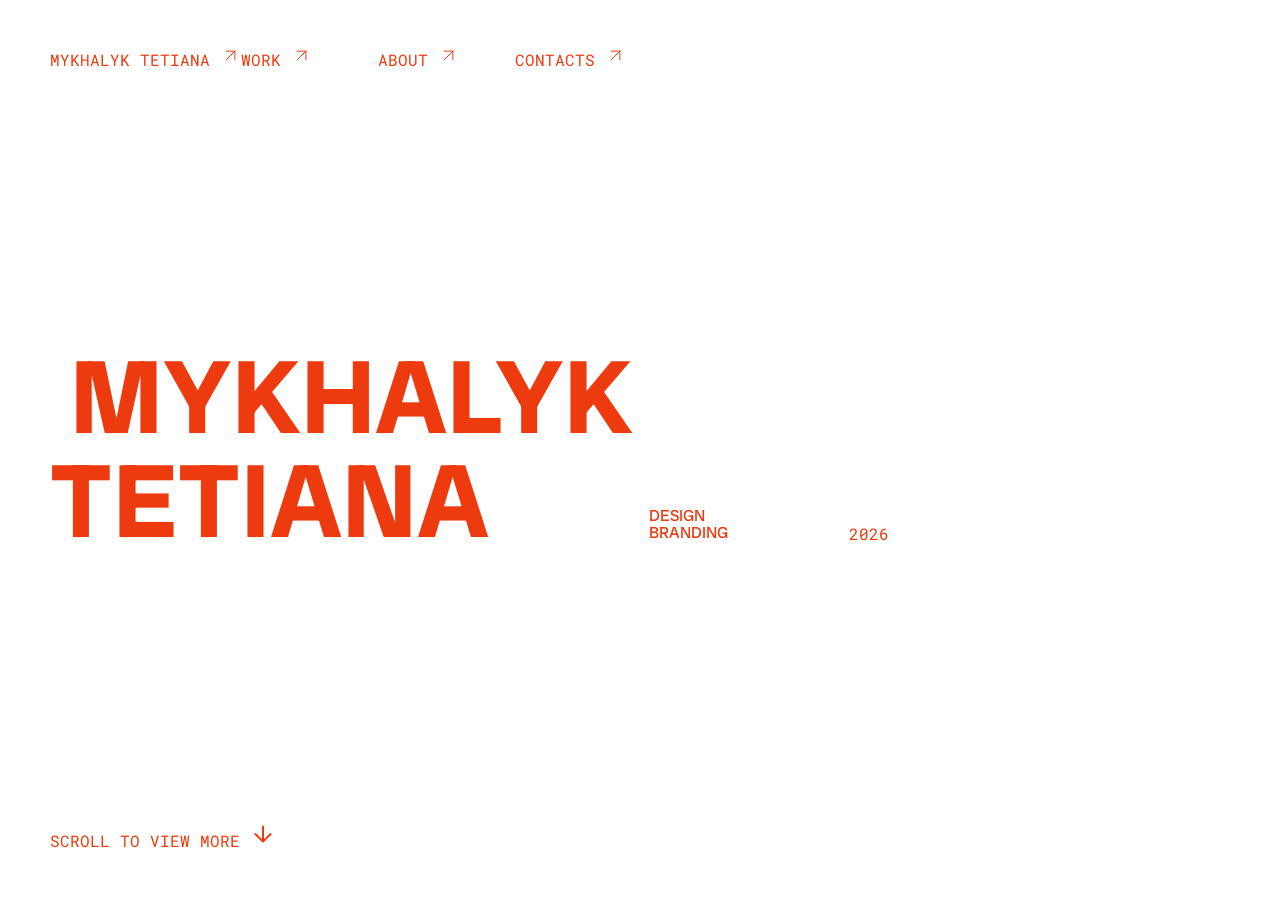
==== index.html @ c56dd33f "Змінили повністю верстку Hero" ====
<!DOCTYPE html>
<html lang="uk">
<head>
    <meta charset="UTF-8">
    <meta name="viewport" content="width=device-width, initial-scale=1.0">
    <title>Scam</title>

    <link rel="preconnect" href="https://fonts.googleapis.com">
    <link rel="preconnect" href="https://fonts.gstatic.com" crossorigin>
    <link href="https://fonts.googleapis.com/css2?family=Radio+Canada+Big:ital,wght@0,400..700;1,400..700&family=Roboto+Mono:ital,wght@0,100..700;1,100..700&display=swap" rel="stylesheet">

    <link rel="stylesheet" href="css/normalize.css">
    <link rel="stylesheet" href="css/layout.css">
    <link rel="stylesheet" href="css/style.css">
    <link rel="stylesheet" href="css/grid.css">
    <link rel="stylesheet" href="css/header.css">
    <link rel="stylesheet" href="css/hero.css">
    <link rel="stylesheet" href="css/s2.css">
</head>
<body id="top">
    <div class="grid-box">
        <div class="grid">
            <div class="grid-el"></div>
            <div class="grid-el"></div>
            <div class="grid-el"></div>
            <div class="grid-el"></div>
            <div class="grid-el"></div>
            <div class="grid-el"></div>
            <div class="grid-el"></div>
            <div class="grid-el"></div>
            <div class="grid-el"></div>
            <div class="grid-el"></div>
            <div class="grid-el"></div>
            <div class="grid-el"></div>
            <div class="grid-el"></div>
            <div class="grid-el"></div>
        </div>
    </div>
    <nav>

    </nav>
    <header>
        <div class="inside">
            <a href="#top" class="logo nav-link">
                <span class="link-text">MYKHALYK TETIANA</span> 
                <span class="icon"><img src="img/arrow-up-right.svg" alt="icon"></span>
            </a>

            <nav class="nav">
                <a href="#" class="nav-link">
                    <span class="link-text">WORK</span> 
                    <span class="icon"><img src="img/arrow-up-right.svg" alt="icon"></span>
                </a>
                <a href="#" class="nav-link">
                    <span class="link-text">ABOUT</span> 
                    <span class="icon"><img src="img/arrow-up-right.svg" alt="icon"></span>
                </a>
                <a href="#" class="nav-link">
                    <span class="link-text">CONTACTS</span> 
                    <span class="icon"><img src="img/arrow-up-right.svg" alt="icon"></span>
                </a>
            </nav>
        </div>
    </header>
    <section id="s1">
        <div class="inside">
            <div class="hero">
                <div class="title">
                    <h1>
                        <span class="surname">Mykhalyk</span>
                        <span class="name">Tetiana</span>
                    </h1>
                </div>
                <div class="brand">
                    <h2>
                        Design branding
                    </h2>
                    <p class="hero-year">
                        2026
                    </p>
                </div>
            </div>
            <div class="scroll-hint">
                <span>SCROLL TO VIEW MORE</span>
                <img src="img/arrow-down.svg" alt="arrow" class="scroll-icon">
            </div>
        </div>
    </section>

     <!-- <section id="s2">
        <div class="inside work-container">


            <div class="cards-container">

        <div class="card">

            <div class="card-image">
                <img src="img/Logo_molfar_img.svg" alt="Molfar Logo">
            </div>
            <div class="card-info text-small">


                <div class="info-trigger">

                    <span>INFO</span>
                        <ul class="info-details text-small">
                            <li>BRANDING</li>
                            <li>PACKAGING</li>
                            <li>LOGO DESIGN</li>
                    </ul>
                </div>

                <span>[1]</span>
            </div>

        </div>

        <div class="card">

            <div class="card-image">
                <img src="img/Logo_garage_img.svg" alt="Garaj Logo">
            </div>
            <div class="card-info text-small">


                <div class="info-trigger">

                    <span>INFO</span>
                        <ul class="info-details text-small">
                            
                            <li>LOGO DESIGN</li>
                    </ul>

                </div>
                <span>[2]</span>
            </div>

        </div>

        <div class="card">

            <div class="card-image">
                <img src="img/Logo_s-line_img.svg" alt="S-Line Logo">
            </div>
            <div class="card-info text-small">


                <div class="info-trigger">

                    <span>INFO</span>
                        <ul class="info-details text-small">

                            <li>LOGO DESIGN</li>
                    </ul>

                </div>
                <span>[3]</span>
            </div>

        </div>

    </div>

    <div class="section-title">
        <h4 class="title-h4">LOGO<br>DESIGN</h4>
    </div>


        </div>
    </section> -->
    <!-- <section id="s3">
        <div class="inside">
            
        </div>
    </section> -->
    <!-- <footer>
        <div class="inside">
            
        </div>
    </footer> -->
    
</body>
</html>
---- css/layout.css ----
:root {
    --txt-color-01: #ED3B0F;      /*primary txt color*/
    --txt-color-02: #0A0A0A;      /*secondary txt color*/
    --bg-primary-color: #F5F5F5;  /*background color*/
    --mob-padding: 20px;            /*відступи до контенту на смартфонах*/
    --ipad-padding: 50px;           /*відступи до контенту на ipad*/
    --max-width: 1280px;            /*обмеження ширини секцій*/ 
    --grid-gutter: 20px;            /* Відстань між колонками */
    --grid-columns: 14;             /* Кількість колонок */
    --line-color: #EFDED9;          /* Колір ліній сітки */
    --line-thickness: 1px;

}

h1 {
    font-family: "Radio Canada Big", sans-serif;
    font-optical-sizing: auto;
    font-weight: 700;
    font-size: 279px;               /*size primary txt*/
    font-style: normal;
    color: var(--txt-color-01);
}

h2 {
    font-family: "Radio Canada Big", sans-serif;
    font-optical-sizing: auto;
    font-weight: 700;
    font-size: 126px;               /*size primary txt*/
    font-style: normal;
    color: var(--txt-color-01);
}

h3 {
    font-family: "Radio Canada Big", sans-serif;
    font-optical-sizing: auto;
    font-weight: 400;
    font-size: 125px;               /*size primary txt*/
    font-style: normal;
    color: var(--txt-color-01);
}

h4 {
    font-family: "Radio Canada Big", sans-serif;
    font-optical-sizing: auto;
    font-weight: 400;
    font-size: 64px;               /*size primary txt*/
    font-style: normal;
    color: var(--txt-color-01);
}

html, body {
    font-family: "Roboto Mono", monospace;
    font-optical-sizing: auto;
    font-size: 16px;
    line-height: 1.4;              /*міжрядковий інтервал*/ 
    font-weight: 400;
    font-style: normal;
    color: var(--txt-color-01);
}

.text-small {
    font-size: 16px;
}

.text-primary {
    color: var(--txt-color-01);
}

.text-secondary {
    color: var(--txt-color-02);
}

header > .inside, 
footer > .inside,
section > .inside {
    max-width: var(--max-width);
    margin-left: auto;
    margin-right: auto;
    padding-left: var(--ipad-padding);
    padding-right: var(--ipad-padding);
}

@media (max-width:640px) {
    
    header > .inside, 
    footer > .inside,
    section > .inside {
       padding-left: var(--mob-padding);
       padding-right: var(--mob-padding);
    }
}

body {
  margin: 0;
  min-height: 100vh;
  /* background-color: var(--bg-primary-color); */
}
---- css/grid.css ----
.grid-box {
    position: fixed;
    left:0; top:0;
    width: 100%;
    height: 100%;
    min-height: 100vh;
    z-index: -1;
    pointer-events: none;
    overflow: hidden;
}
.grid {
    width: 100%;
    height: 100%;
    min-height: 100vh;
    max-width: 1380px;
    overflow: hidden;
    margin-left: auto;
    margin-right: auto;
    display: flex;
    /* justify-content: center; */
    justify-content: space-between;
    gap: 14px;
}

.grid-el {
    /* margin-right: 120px; */
    min-width: 86px;
    width: 86px;
    flex-basis: 86px;
    border-left: 1px dotted #EFDED9;
    border-right: 1px dotted #EFDED9;
}

.grid-el:first-child {
    border-left: 0;
}

.grid-el:last-child {
    margin-right: 0;
    border-right: 0;
}

@media screen and (max-width:1379px){
    .grid {
        display: none;
        visibility: hidden;
        width: 0;
        height: 0;
    }
}
---- css/header.css ----
header {
  position: fixed;
}

.inside {
  display: flex;
  justify-content: space-between;
  align-items: flex-start;
  padding-top: 45px;
  max-width: var(--max-width);
  margin: 0 auto;
}

.logo {
  font-size: 16px;
  text-decoration: none;
  color: #ED3B0F;
  /* прив’язка до другої вертикальної лінії сітки */
  margin-left: calc(var(--grid-step));
}

.nav {
  display: flex;
  /* прив’язка до 14‑ї вертикальної лінії */
  margin-right: calc(var(--grid-step));
  margin-right: 216px;
}

.nav a {
  font-size: 16px;
  text-decoration: none;
  color: #ED3B0F;
}

.nav a:nth-child(2) {
  margin-left: calc(var(--grid-gutter) + 46px); /* трохи підрегулюй при потребі */
}

.nav a:nth-child(3) {
  margin-left: calc(var(--grid-gutter) + 36px);
}
---- css/hero.css ----
#s1 .inside {
  position: relative;
  max-width: var(--max-width);
  margin: 0 auto;
  display: flex;
  flex-direction: column;
  justify-content: center;
  min-height: 100vh;
}

/* HERO‑блок секції */
.hero {
  display: flex;
  justify-content: flex-start;
  align-items: flex-end;
  width: 100%;
  padding-bottom: 5vh;
}

.hero .title {
  width: calc(50% - 7px);
}

#s1 h1 {
  font-size: 6.5rem;
  line-height: 1;
  text-transform: uppercase;
  font-weight: 700;
  letter-spacing: .01em;
}

.title .surname {
  text-align: right;
}

.hero .brand {
  padding-left: 16px;
  display: flex;
  align-items: flex-end;
  padding-bottom: 12px;
}

.hero .brand h2 {
  min-width: 200px;
  padding-right: 80px;
}

.hero .year {
  padding-left: 14px;
}

.hero-year {
  font-size: 1rem;
  line-height: 1;
  font-weight: 400;
  letter-spacing: .01em;
}

#s1 h2 {
  max-width: 100px;
  font-size: 1rem;
  line-height: 1.1;
  text-transform: uppercase;
  font-weight: 400;
  letter-spacing: .001em;
}



/* великий текст */
#s1 h3 {
  font-weight: 700;
  font-size: 17.4rem;
  line-height: 0.85;
  color: var(--txt-color-01);
  margin: 0;
}

/* рядки імені */
#s1 h1 span {
  display: block;
}

#s1 h2 {
  line-height: 1.1; /* менше числа — менший проміжок */
}

.scroll-hint {
  padding-left: var(--ipad-padding);
  position: absolute;
  left: 0;
  bottom: 0;
  margin-bottom: 3rem;
}
---- css/s2.css ----
#s2 .inside {
    display: flex; /* Робимо контейнер гнучким */
    align-items: center; /* Це вирівняє заголовок по центру висоти карток */
    justify-content: flex-start; /* Притискаємо все до лівого краю */
    padding-top: 177px; /* Твій відступ зверху */
}
/* Контейнер секції */
.work-section {
    padding-top: 257px; /* Відстань від SCROLL до карток */
    display: flex;
    align-items: flex-start;
    gap: 93px; /* Відстань від карток до заголовка LOGO DESIGN */
}

/* Контейнер для карток */
.cards-container {
    display: flex;
    gap: 20px; /* Відстань між картками */
    margin-left: 104px; /* Відстань від лівого краю до першої картки */
}

/* Стиль самої картки */
.card {
    width: 293px; /* Ширина картки W */
}

.card-image {
    width: 293px;
    height: 199px; /* Висота картки H */
    border: 1px solid var(--txt-color-02); /* Рамка картки */
    display: flex;
    align-items: center;
    justify-content: center;
    background-color: transparent;

    /* --- КЛЮЧОВИЙ РЯДОК ДЛЯ АНІМАЦІЇ --- */
    /* Все, що виходить за межі рамки, буде приховано */
    overflow: hidden;

}

.card-image img {
    max-width: 100%;
    height: auto;

    /* Додаємо плавність для ефекту збільшення */
    /* duration: 0.4s - швидкість, ease - тип руху */
    transition: transform 0.5s ease; 
    
    /* Про всяк випадок фіксуємо початковий масштаб */
    transform: scale(1);
}

/* Коли ми наводимо на .card, зображення всередині збільшується */
.card:hover .card-image img {
    /* Збільшуємо масштаб зображення на 1.1 (це +10%) */
    /* Можеш підібрати своє значення, наприклад 1.05 або 1.15 */
    transform: scale(1.15); 
}

/* Інфо під карткою */
.card-info {
    display: flex;
    justify-content: space-between;
    margin-top: 8px; /* Відстань від картки до INFO */
    padding: 0 5px;
    /* Використовуємо ваш новий стиль 16px Roboto Mono */
    font-size: 16px; 
    color: var(--txt-color-02);
    font-family: "Roboto Mono", monospace;
    text-transform: uppercase;
}

/* Заголовок LOGO DESIGN */
.section-title .title-h4 {
    font-family: "Radio Canada Big", sans-serif;
    font-size: 64px; /* Розмір H4 за макетом */
    font-weight: 400;
    line-height: 1;
    color: var(--txt-color-01);
    margin: 0;
    text-transform: uppercase;
}

.section-title {
    margin-left: 93px; /* Точна відстань від картки S-LINE до тексту */
}

/* Контейнер для INFO та прихованого списку */
.info-trigger {
    position: relative;
    cursor: pointer;
}

/* Початковий стан списку: прихований */
.info-details {
    /* Додаємо абсолютне позиціювання */
    position: absolute;
    top: 100%; /* Список почнеться одразу під словом INFO */
    left: 0;
    z-index: 10; /* Щоб список був над лініями сітки */
    list-style: none;
    padding: 0;
    margin: 8px 0 0 0; /* Відступ від слова INFO */
    max-height: 0;      /* Висота 0 для приховування */
    overflow: hidden;   /* Ховаємо контент, що не вміщається */
    opacity: 0;         /* Робимо повністю прозорим */
    transition: max-height 0.4s ease, opacity 0.3s ease; /* Плавність */
}

/* Елементи списку */
.info-details li {
    font-family: "Roboto Mono", monospace;
    font-size: 16px;
    line-height: 1.4;
    white-space: nowrap; /* Щоб текст не переносився */
    display: flex;
    align-items: center; /* Центруємо іконку та текст по вертикалі */
    gap: 12px;           /* Відстань від іконки до тексту */
    margin-bottom: 8px;  /* Відстань між рядками списку */
    text-transform: uppercase;

    /* Початковий стан для анімації */
    opacity: 0;
    transform: translateY(10px); /* Пункти трохи зміщені вниз */
    transition: opacity 0.4s ease, transform 0.4s ease; /* Плавність появи та руху */
}


/* Перший пункт з'являється майже одразу */
.info-details li:nth-child(1) { transition-delay: 0.1s; }

/* Другий пункт з невеликою паузою */
.info-details li:nth-child(2) { transition-delay: 0.2s; }

/* Третій пункт останній */
.info-details li:nth-child(3) { transition-delay: 0.3s; }



/* Коли ми наводимо на INFO, список розгортається */
.info-trigger:hover .info-details {
    max-height: 200px; /* Даємо достатньо місця для всього списку */
    opacity: 1;
}

/* При наведенні кожен li повертається на своє місце і стає видимим */
.info-trigger:hover .info-details li {
    opacity: 1;
    transform: translateY(0); /* Повертаємо в нормальну позицію */
}



/* Псевдоелемент, який буде вашою іконкою */
.info-details li::before {
    content: ""; /* Обов'язково порожній контент */
    display: block;
    width: 20px;  /* Ширина вашої іконки */
    height: 20px; /* Висота вашої іконки */
    
    /* --- ШЛЯХ ДО ВАШОЇ ІКОНКИ --- */
    
    
    background-size: contain; /* Щоб іконка вписувалася в розмір */
    background-repeat: no-repeat;
    background-position: center;

    /* --- МАГІЯ ПЕРЕФАРБУВАННЯ (CSS Mask) --- */
    
    /* 1. Задаємо форму нашої іконки як маску */
    /* Використовуємо стару оранжеву SVG */
    -webkit-mask-image: url('../img/arrow-up-right.svg'); /* Для Safari/Chrome */
            mask-image: url('../img/arrow-up-right.svg'); /* Стандарт */
    
    /* 2. Налаштування маски (аналогічно background) */
    -webkit-mask-size: contain;
            mask-size: contain;
    -webkit-mask-repeat: no-repeat;
            mask-repeat: no-repeat;
    -webkit-mask-position: center;
            mask-position: center;
            
    /* 3. ЗАДАЄМО КОЛІР ІКОНКИ */
    /* Тепер іконка буде чорною! */
    background-color: #0A0A0A; /* Ваш колір --txt-color-02 */
}

/* --- МАГІЯ НАВЕДЕННЯ --- */

/* Коли ми наводимо на .info-trigger, список розгортається */
.info-trigger:hover .info-details {
    max-height: 150px; /* Достатня висота, щоб вмістити всі пункти */
    opacity: 1;        /* Робимо видимим */
}
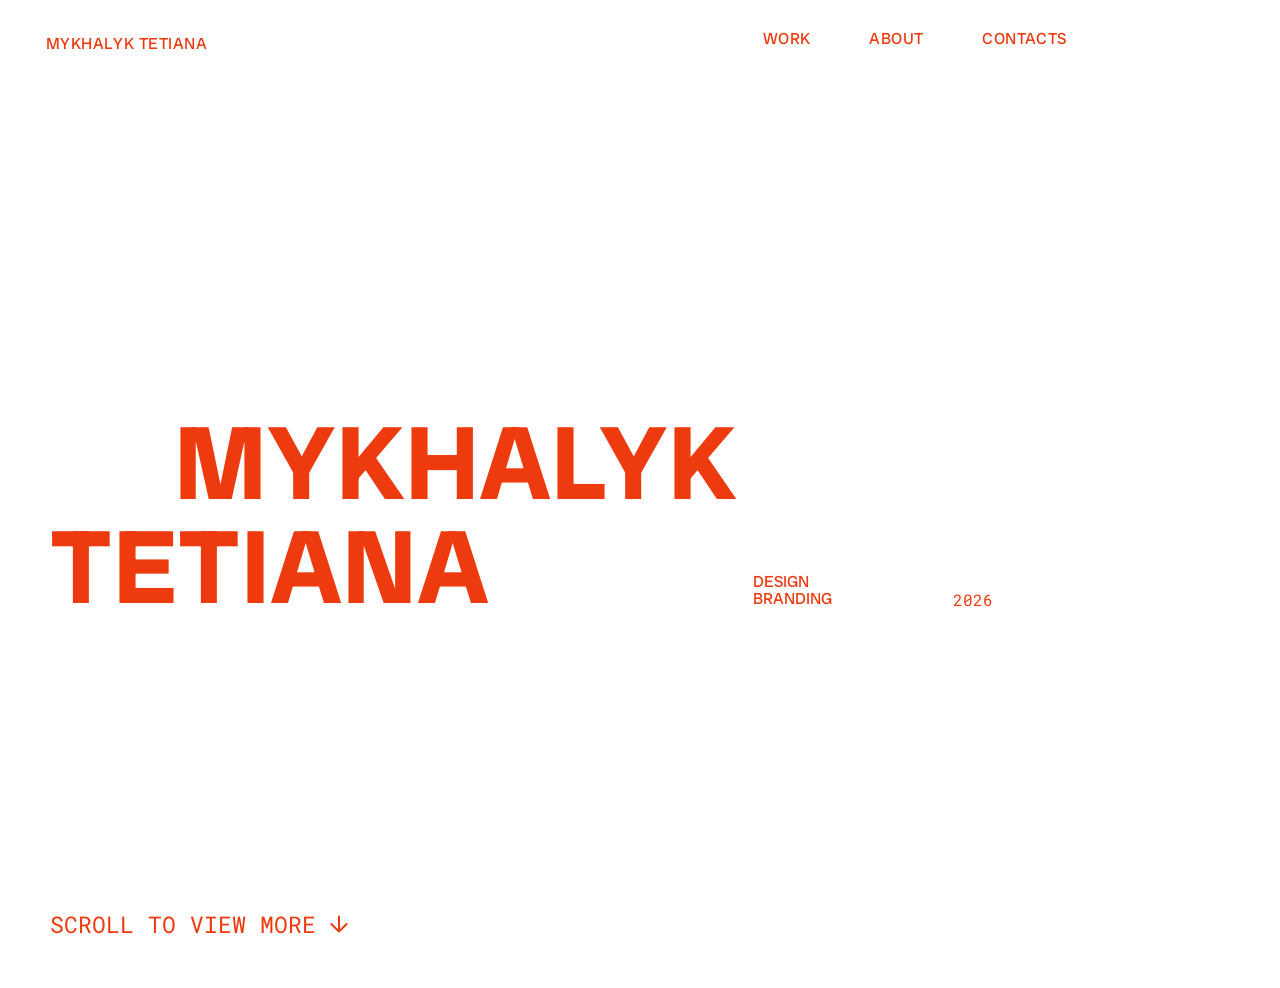
==== commit d69f7d1c: "намагалась зробити навігацію, змістила слово в заголовку, додала анімацію навігації" ====
--- a/index.html
+++ b/index.html
@@ -16,6 +16,7 @@
     <link rel="stylesheet" href="css/header.css">
     <link rel="stylesheet" href="css/hero.css">
     <link rel="stylesheet" href="css/s2.css">
+    <link rel="stylesheet" href="css/burger.css">
 </head>
 <body id="top">
     <div class="grid-box">
@@ -37,9 +38,40 @@
         </div>
     </div>
     <nav>
-
-    </nav>
-    <header>
+    <div class="navbar inside"> <a href="#top" class="logo nav-link">
+            <span class="link-text">MYKHALYK TETIANA</span> 
+            <span class="icon"><img src="img/arrow-up-right.svg" alt="icon"></span>
+        </a>
+
+        <div class="navigation">
+            <button class="nav-icon">
+                <span></span><span></span><span></span><span></span>
+            </button>
+
+            <ul class="level_1">
+                <li>
+                    <a href="#" class="nav-link">
+                        <span class="link-text">WORK</span> 
+                        <span class="icon"><img src="img/arrow-up-right.svg" alt="icon"></span>
+                    </a>
+                </li>
+                <li>
+                    <a href="#" class="nav-link">
+                        <span class="link-text">ABOUT</span> 
+                        <span class="icon"><img src="img/arrow-up-right.svg" alt="icon"></span>
+                    </a>
+                </li>
+                <li>
+                    <a href="#" class="nav-link">
+                        <span class="link-text">CONTACTS</span> 
+                        <span class="icon"><img src="img/arrow-up-right.svg" alt="icon"></span>
+                    </a>
+                </li>
+            </ul>
+        </div>
+    </div>
+</nav>
+    <!-- <header>
         <div class="inside">
             <a href="#top" class="logo nav-link">
                 <span class="link-text">MYKHALYK TETIANA</span> 
@@ -61,7 +93,7 @@
                 </a>
             </nav>
         </div>
-    </header>
+    </header> -->
     <section id="s1">
         <div class="inside">
             <div class="hero">
--- a/css/header.css
+++ b/css/header.css
@@ -1,4 +1,4 @@
-header {
+/* header {
   position: fixed;
 }
 
@@ -15,13 +15,13 @@
   font-size: 16px;
   text-decoration: none;
   color: #ED3B0F;
-  /* прив’язка до другої вертикальної лінії сітки */
+ 
   margin-left: calc(var(--grid-step));
 }
 
 .nav {
   display: flex;
-  /* прив’язка до 14‑ї вертикальної лінії */
+  
   margin-right: calc(var(--grid-step));
   margin-right: 216px;
 }
@@ -33,12 +33,422 @@
 }
 
 .nav a:nth-child(2) {
-  margin-left: calc(var(--grid-gutter) + 46px); /* трохи підрегулюй при потребі */
+  margin-left: calc(var(--grid-gutter) + 46px);
 }
 
 .nav a:nth-child(3) {
   margin-left: calc(var(--grid-gutter) + 36px);
-}
-
-
-
+} */
+
+
+
+
+
+
+/* header.css */
+
+/* nav {
+    position: fixed; 
+    top: 0;
+    left: 0;
+    width: 100%;
+    z-index: 1000; 
+}
+
+.navbar.inside {
+    display: flex;
+    justify-content: space-between;
+    align-items: flex-start;
+    padding-top: 4vh; 
+    max-width: var(--max-width); 
+    margin: 0 auto;
+}
+
+.logo {
+    font-size: 1rem;
+    text-decoration: none;
+    color: var(--txt-color-01); 
+    display: flex;
+    align-items: center;
+    gap: 8px;
+    
+    margin-left: calc(var(--grid-step, 20px)); 
+}
+
+.navigation {
+    
+    margin-right: 12vw; 
+}
+
+.level_1 {
+    display: flex;
+    list-style: none; 
+    padding: 0;
+    margin: 0;
+}
+
+.level_1 li {
+    
+    margin-left: 46px; 
+}
+
+.level_1 li:first-child {
+    margin-left: 0; 
+}
+
+
+.nav-link {
+    font-size: 16px;
+    text-decoration: none;
+    color: var(--txt-color-01); 
+    display: flex;
+    align-items: center;
+    gap: 8px;
+    transition: opacity 0.3s ease;
+}
+
+.nav-link:hover {
+    opacity: 0.7; 
+}
+
+
+.nav-link .icon img {
+    width: 24px; 
+    height: auto;
+    display: block;
+}
+
+
+.nav-icon {
+    display: none;
+} */
+
+
+
+
+nav {
+    /* background: var(--bg-nav-1); */
+    background: transparent; /* Колір фону навігаційної панелі 1 */
+    background-repeat: no-repeat;
+    background-position: bottom;
+    position: relative;
+    width: 100%;
+    z-index: 95;
+}
+
+nav.topfixed {
+    background: var(--bg-nav-1);
+    position: fixed;
+}
+
+/* nav::before {
+    content: '';
+    display: block;
+    width: 100%;
+    height: 100%;
+    position: absolute;
+    transform: translateY(-100%);
+    transition: transform .1s ease;
+} */
+
+nav.topfixed::before {
+    transform: none;
+}
+
+.navbar {
+    display: flex;
+    justify-content: space-between;     /* Схема вирівнювання лого та меню (desktop) по основній осі (main axis) */
+    align-items: center;                /* Схема вирівнювання лого та меню (desktop) по додатковій осі (cross axis) */
+    margin-left: auto;                  /* Центрування блоку всередині nav по-горизонталі */
+    margin-right: auto;                 /* Центрування блоку всередині nav по-горизонталі */
+    max-width: var(--max-width);        /* Ширина .nav-inside не більше 1280px */
+    padding: var(--mob-padding);        /* Внутрішні відступи */
+    position: relative;
+    transition: all .3s ease-in-out;
+}
+
+.topfixed .navbar {
+    justify-content: space-between;     /* Схема вирівнювання лого та меню (desktop) по основній осі (main axis) після прокрутки */
+    /* border-bottom-left-radius: var(--bord-radius); */
+    /* border-bottom-right-radius: var(--bord-radius); */
+    /* background-image: url(../img/image-in-top.jpg); */
+    /* background-color: rgba(10,10,10,.5); */
+    /* background-blend-mode: multiply; */
+    /* background-size: cover; */
+    padding-top: 12px;      /* Внутрішні відступи після прокрутки */
+    padding-bottom: 12px;   /* Внутрішні відступи після прокрутки */
+}
+
+.logo {
+    display: flex;
+    width: var(--logo-width);
+    line-height: .7;
+    transform: scale(1);
+    transform-origin: left center;
+    align-items: center;    /* Вирівнювання по додатковій осі */
+    transition: all .3s ease-in-out;
+    text-decoration: none;
+    margin-left: 2vw;
+}
+
+
+.logo:hover {
+    text-decoration: none;
+}
+
+.topfixed .logo {
+    transform: scale(.8);
+    opacity: 1;
+    display: flex;
+}
+
+.logo img {
+    margin-right: 15px;
+}
+
+.logo span {
+    color: var(--txt-color-01);
+    font-family: "Radio Canada Big", sans-serif; /* Назва шрифту, який ви підключили */
+    font-size: 1rem;
+    font-weight: 400; /* Жирність тексту */
+    text-transform: uppercase;
+    
+    line-height: 1.4;
+    letter-spacing: .035em;
+    font-weight: 400;
+    text-transform: uppercase;
+    max-width: none;       /* Прибираємо обмеження 80px */
+    white-space: nowrap;   /* Гарантуємо, що текст завжди буде в один рядок */
+}
+
+nav .navbar {
+    overflow: visible;
+}
+
+.nav-icon {
+    display: none;
+    z-index: 99;
+}
+
+.navigation a {
+    display: inline-flex; /* Змінено з block на inline-flex */
+    align-items: center;  /* Центруємо текст і стрілочку по вертикалі */
+    color: var(--txt-color-01);  /* Основний колір меню */
+    font-family: "Radio Canada Big", sans-serif; /* Назва шрифту, який ви підключили */
+    font-size: 1rem;
+    
+    font-weight: 400;           /* Накреслення тексту меню */
+    letter-spacing: .025em;
+    padding: 8px 0 18px;
+    margin-left: 32px;
+    text-decoration: none;
+    position: relative;
+    transition: all .3s ease;
+}
+
+.navigation a:hover {
+    color: var(--nav-color-2); /* Основний колір меню (hover) */
+}
+
+.topfixed .navigation a {
+    color: var(--nav-color-3); /* Колір меню після прокрутки */
+}
+
+.topfixed .navigation a:hover {
+    color: var(--nav-color-4); /* Колір меню (hover) після прокрутки */
+}
+
+.navigation ul {
+    list-style: none;
+    display: flex;
+    justify-content: flex-end;
+}
+
+.navigation li {
+    display: inline-block;
+    vertical-align: middle;
+}
+
+a:hover, a:focus, a:active {
+    text-decoration: none;
+}
+
+.overlay {
+    background-color: #333;
+    opacity:.3;
+    position: absolute;
+    left:0; top:0;
+    width:100dvw;
+    height:100dvh;
+}
+
+@media screen and (max-width: 767px) {
+
+    .navbar {
+        justify-content: space-between;
+    }
+
+    .navigation ul {
+        background-color: var(--bg-primary-color);
+        display: flex;
+        flex-direction: column;
+        visibility: visible;
+        justify-content: flex-start;
+        align-items: flex-start;
+        width: 70vw; /* 70% from Viewport width */
+        height: 100dvh; /* 100% Dynamic viewport height */
+        position: absolute;
+        right: 0;
+        top: 0;
+        padding-top: 80px;
+        transform: translateY(-100%);
+        transition: transform .35s ease;
+    }
+
+    .open .navigation ul {
+        transform: translateY(0);
+    }
+
+    .open ul li {
+        /* display: block; */
+        width: 100%;
+        border-bottom: 1px solid #444;
+        margin-left: 0;
+    }
+
+    .open ul a {
+        color: var(--nav-color-3);  /* Основний колір мобільного меню */
+        padding-top: 12px;
+        padding-bottom: 12px;
+    }
+
+    .open ul a:hover {
+        color: var(--nav-color-4);  /* Основний колір мобільного меню (hover) */
+    }
+}
+
+.navigation {
+    /* Збільште це значення, щоб блок посунувся лівіше */
+    margin-right: 13vw; 
+    
+    /* Також переконайтеся, що justify-content не перебиває цей відступ */
+}
+
+
+
+
+
+/* --- АНІМАЦІЯ ПІДКРЕСЛЕННЯ ТЕКСТУ --- */
+.navigation .link-text {
+    position: relative;
+    display: inline-block;
+}
+
+.navigation .link-text::after {
+    content: '';
+    position: absolute;
+    bottom: -2px; /* Лінія чітко під текстом */
+    left: 0;
+    width: 100%; /* Довжина лінії дорівнює довжині слова */
+    height: 1px;
+    background-color: var(--txt-color-01);
+    
+    /* Анімація */
+    transform: scaleX(0);
+    transform-origin: right;
+    transition: transform 0.4s cubic-bezier(0.65, 0.05, 0.36, 1);
+}
+
+/* При наведенні на посилання — анімуємо лінію всередині нього */
+.navigation a:hover .link-text::after {
+    transform: scaleX(1);
+    transform-origin: left;
+}
+
+
+
+
+
+
+
+
+
+
+/* ============================================================
+   ФІНАЛЬНИЙ КОД АНІМАЦІЇ НАВІГАЦІЇ (ЛОГО ТА МЕНЮ)
+   ============================================================ */
+
+/* 1. Налаштування контейнера посилання */
+.nav-link {
+    display: inline-flex; /* Щоб ширина була по тексту, а не на весь екран */
+    align-items: center;
+    position: relative;
+    text-decoration: none;
+    transition: color 0.3s ease;
+    /* margin-left та padding залишаються твоїми оригінальними */
+}
+
+/* 2. Обгортка тексту всередині посилання (для лінії) */
+.link-text {
+    position: relative;
+    display: inline-block;
+}
+
+/* 3. Анімація лінії під текстом (всюди: і в Лого, і в Меню) */
+.link-text::after {
+    content: '';
+    position: absolute;
+    bottom: -2px; /* Відступ лінії від букв */
+    left: 0;
+    width: 100%;
+    height: 1px;
+    background-color: var(--txt-color-01);
+    
+    /* Ефект анімації: з'являється зліва, зникає вправо */
+    transform: scaleX(0);
+    transform-origin: right;
+    transition: transform 0.4s cubic-bezier(0.65, 0.05, 0.36, 1);
+}
+
+/* Поява лінії при наведенні */
+.nav-link:hover .link-text::after {
+    transform: scaleX(1);
+    transform-origin: left;
+}
+
+/* 4. Анімація стрілочки (іконки) */
+.nav-link .icon {
+    display: inline-flex;
+    align-items: center;
+    justify-content: center;
+    margin-left: 6px; /* Маленький стабільний відступ, щоб не відлітала */
+    opacity: 0;       /* Прихована за замовчуванням */
+    
+    /* Короткий виліт: всього на 2-3 пікселі */
+    transform: translate(-3px, 3px); 
+    
+    transition: transform 0.4s cubic-bezier(0.65, 0.05, 0.36, 1), 
+                opacity 0.3s ease;
+}
+
+/* Поява стрілочки при наведенні */
+.nav-link:hover .icon {
+    opacity: 1;
+    transform: translate(0, 0);
+}
+
+/* 5. Коригування для Логотипу */
+.logo {
+    margin-left: 2vw; /* Твій відступ для лого */
+}
+
+/* Якщо у логотипу інша висота рядка, підкоригуємо лінію */
+.logo .link-text::after {
+    bottom: -4px; /* Трохи нижче, бо шрифт лого може бути більшим */
+}
+
+/* Прибираємо старі стилі, які могли заважати */
+.logo span {
+    max-width: none !important;
+    white-space: nowrap !important;
+}
--- a/css/hero.css
+++ b/css/hero.css
@@ -19,7 +19,7 @@
 }
 
 .hero .title {
-  width: calc(50% - 7px);
+  width: calc(50% + 97px);
 }
 
 #s1 h1 {
@@ -35,6 +35,7 @@
 }
 
 .hero .brand {
+  margin-left: 0;
   padding-left: 16px;
   display: flex;
   align-items: flex-end;
@@ -86,10 +87,49 @@
   line-height: 1.1; /* менше числа — менший проміжок */
 }
 
+
+
 .scroll-hint {
-  padding-left: var(--ipad-padding);
-  position: absolute;
-  left: 0;
-  bottom: 0;
-  margin-bottom: 3rem;
-}+    font-size: 1.45rem;
+    padding-left: var(--ipad-padding);
+    position: absolute;
+    left: 0;
+    bottom: 0;
+    margin-bottom: 3rem;
+    
+    /* Робимо текст і стрілочку в один рядок */
+    display: flex;
+    flex-direction: row; /* Текст і стрілочка в ряд */
+    align-items: center;
+    gap: 10px; /* Відступ між текстом і стрілочкою */
+    cursor: pointer;
+}
+
+.scroll-text {
+    text-transform: uppercase;
+    letter-spacing: 0.1em;
+    color: var(--txt-color-01);
+}
+
+.scroll-icon {
+    display: inline-flex;
+    color: var(--txt-color-01);
+    font-size: 1.2rem; /* Розмір стрілочки */
+    transition: transform 0.3s ease;
+}
+
+/* АНІМАЦІЯ ПРИ НАВЕДЕННІ */
+/* Наводимо на весь блок — рухається тільки стрілочка */
+.scroll-hint:hover .scroll-icon {
+    animation: arrowScrollBounce 1.5s infinite ease-in-out;
+}
+
+/* Ключові кадри: стрілочка стрибає ВНИЗ і повертається */
+@keyframes arrowScrollBounce {
+    0%, 100% {
+        transform: translateY(0);
+    }
+    50% {
+        transform: translateY(6px); /* Глибина стрибка */
+    }
+}
--- a/css/burger.css
+++ b/css/burger.css
@@ -0,0 +1,90 @@
+.nav-icon {
+  background: transparent;
+  border: none;
+  outline: none;
+  display: none;
+  visibility: hidden;
+  width: var(--brg-width);   /* Ширина бургера */
+  height: var(--brg-height); /* Висота бургера */
+  position: relative;
+}
+
+.nav-icon span {
+  background-color: var(--txt-color-01);
+  display: block;
+  position: absolute;
+  left:0;
+  width: 100%;
+  height: var(--brg-weight);
+}
+
+.topfixed .nav-icon span {
+  background-color: var(--txt-color-01);
+}
+
+.nav-icon span {
+  opacity: 1;
+  left: 0;
+  -webkit-transform: rotate(0deg);
+  -moz-transform: rotate(0deg);
+  -o-transform: rotate(0deg);
+  transform: rotate(0deg);
+  -webkit-transition: .25s cubic-bezier(.47,.02,.53,.92);
+  -moz-transition: .25s cubic-bezier(.47,.02,.53,.92);
+  -o-transition: .25s cubic-bezier(.47,.02,.53,.92);
+  transition: .25s cubic-bezier(.47,.02,.53,.92);
+}
+
+.nav-icon.open span {
+  background: #ED3B0F;
+}
+
+.nav-icon span:nth-child(1) {
+  top: 0;
+}
+
+.nav-icon span:nth-child(2),
+.nav-icon span:nth-child(3) {
+  top: calc(50% - (var(--brg-weight)/2));
+  width: 100%;
+  right:0;
+  left:auto;
+}
+
+.nav-icon span:nth-child(4) {
+  bottom: 0;
+  width: 100%;
+}
+
+.nav-icon.open span:nth-child(1) {
+  bottom: 0;
+  width: 0;
+  left: 50%;
+}
+
+.nav-icon.open span:nth-child(2) {
+  -webkit-transform: rotate(45deg);
+  -moz-transform: rotate(45deg);
+  -o-transform: rotate(45deg);
+  transform: rotate(45deg);
+}
+
+.nav-icon.open span:nth-child(3) {
+  -webkit-transform: rotate(-45deg);
+  -moz-transform: rotate(-45deg);
+  -o-transform: rotate(-45deg);
+  transform: rotate(-45deg);
+}
+
+.nav-icon.open span:nth-child(4) {
+  bottom: 0;
+  width: 0;
+  left: 50%;
+}
+
+@media screen and (max-width: 767px) {
+  .nav-icon {
+      display:block;
+      visibility: visible;
+  }
+}
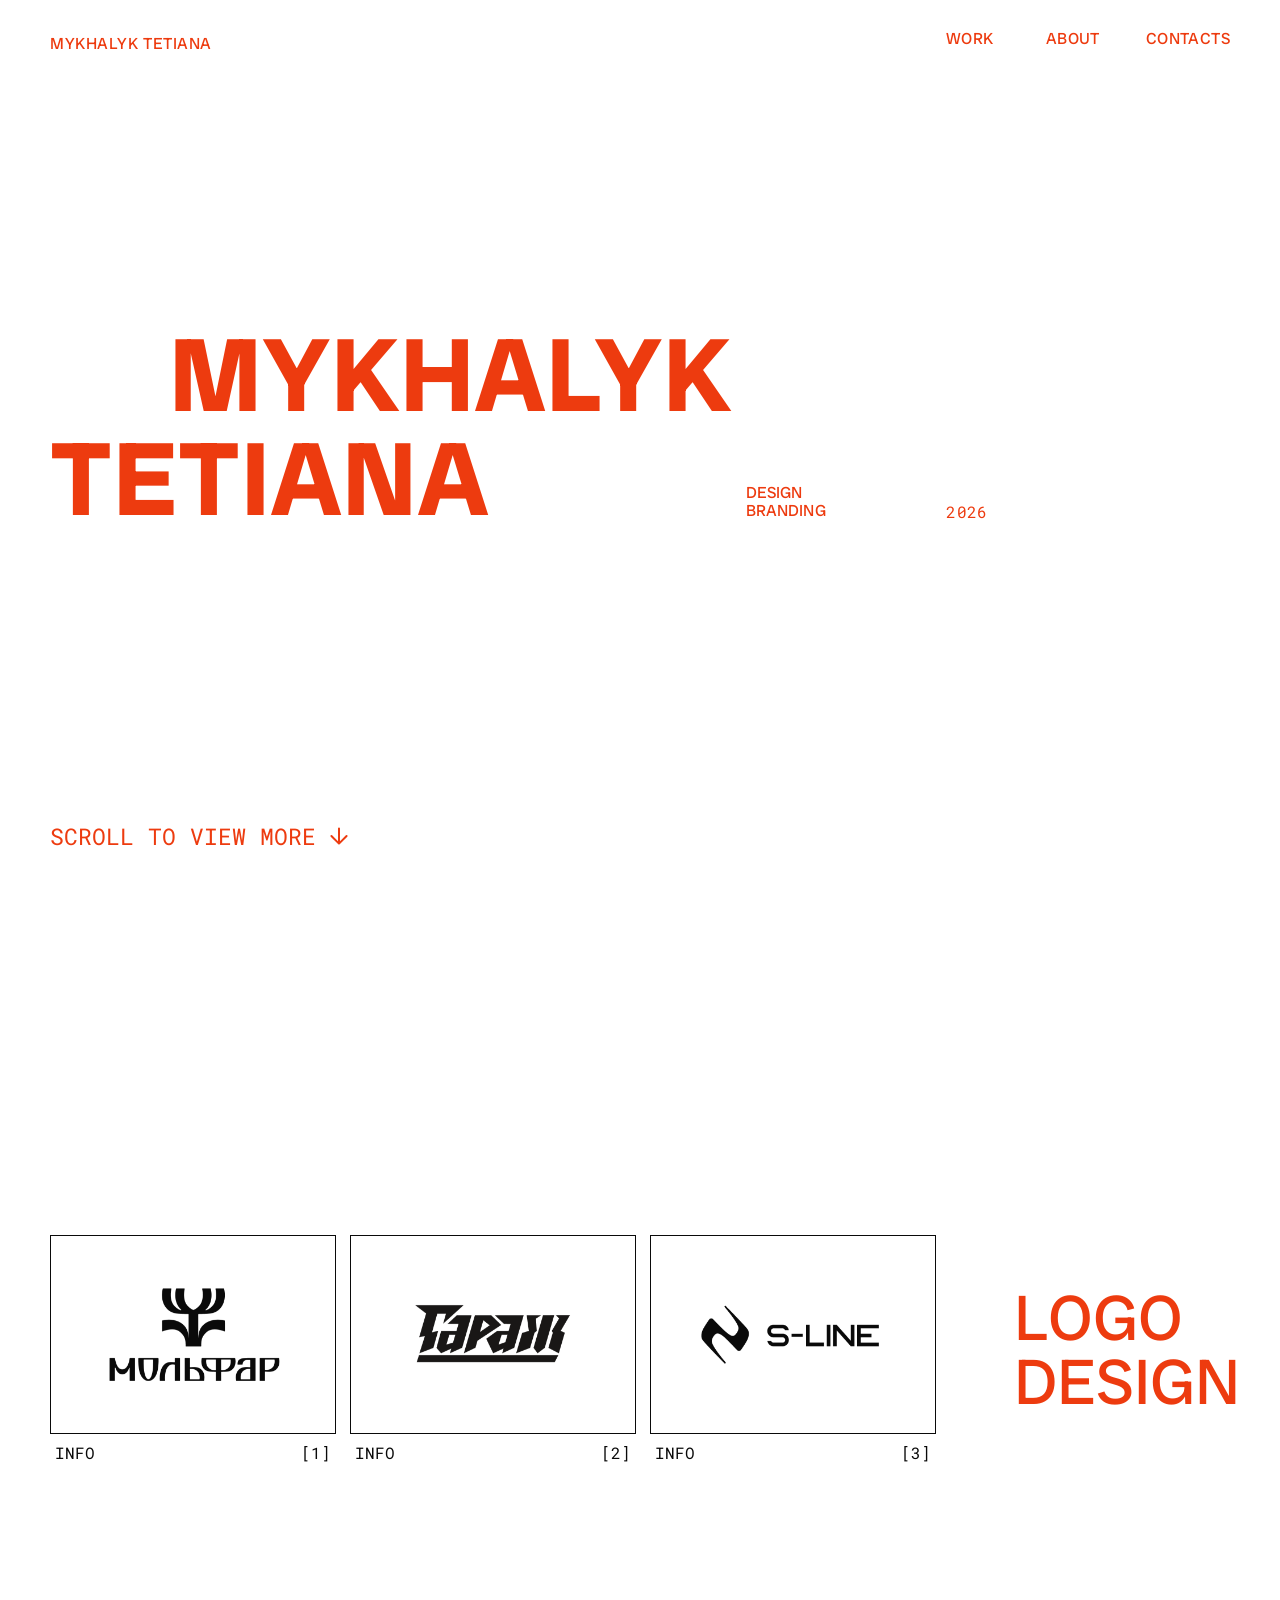
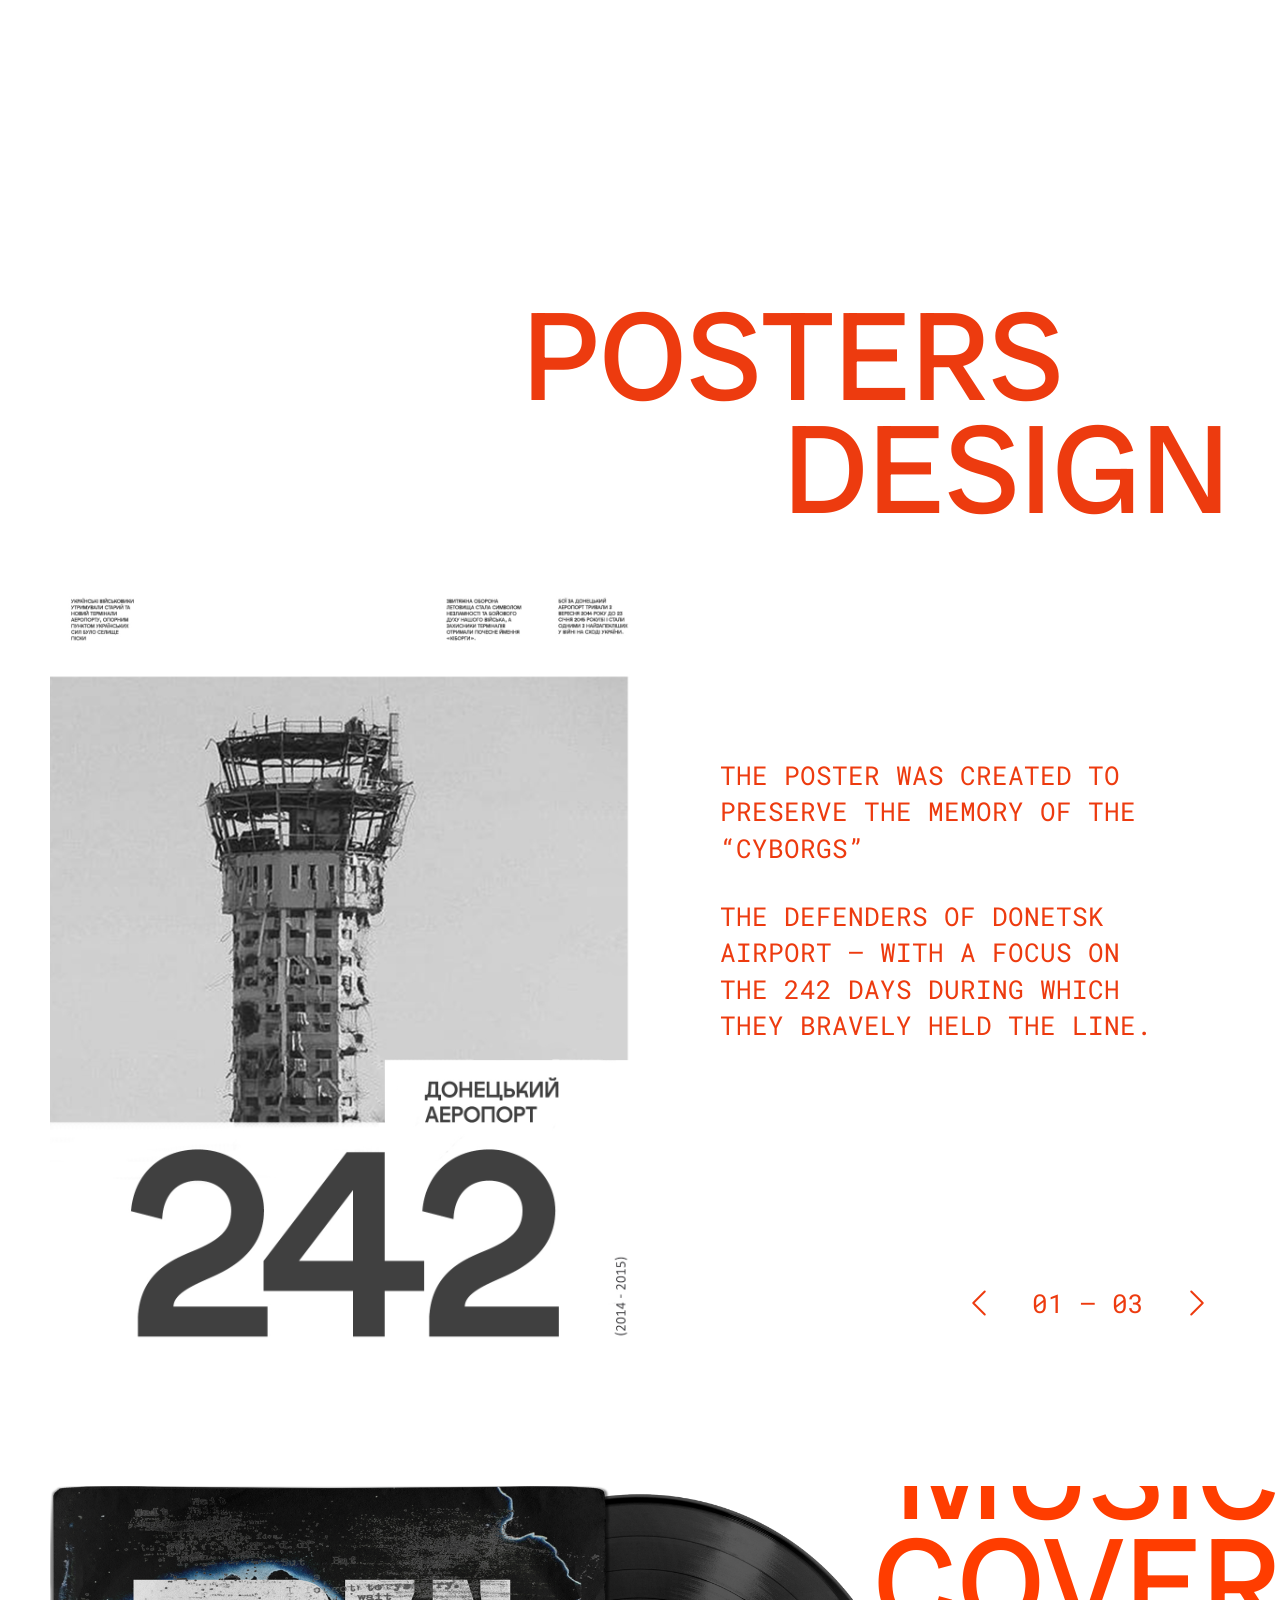
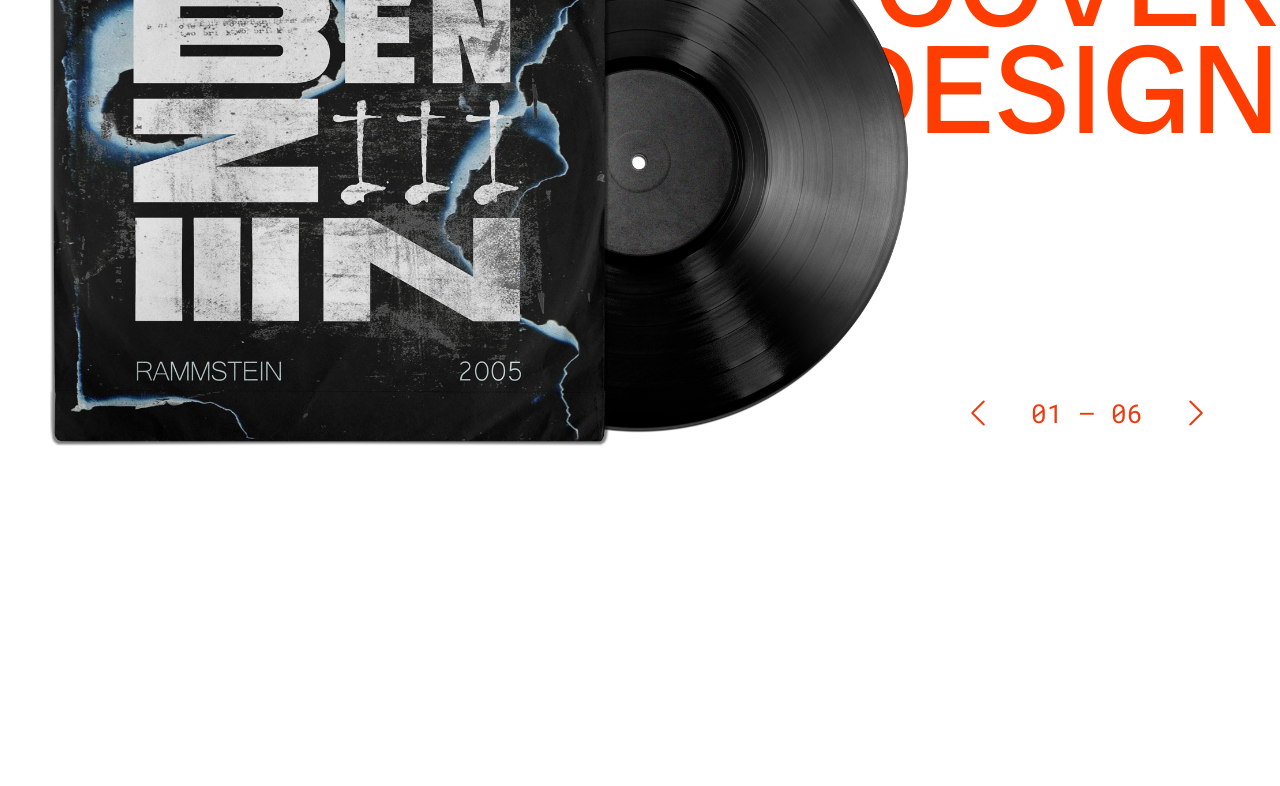
==== commit 69062195: "Зробила 2 секції зі слайдерами коли зробила другий слайдер то перший перестав працювати" ====
--- a/index.html
+++ b/index.html
@@ -1,5 +1,6 @@
 <!DOCTYPE html>
 <html lang="uk">
+
 <head>
     <meta charset="UTF-8">
     <meta name="viewport" content="width=device-width, initial-scale=1.0">
@@ -7,17 +8,22 @@
 
     <link rel="preconnect" href="https://fonts.googleapis.com">
     <link rel="preconnect" href="https://fonts.gstatic.com" crossorigin>
-    <link href="https://fonts.googleapis.com/css2?family=Radio+Canada+Big:ital,wght@0,400..700;1,400..700&family=Roboto+Mono:ital,wght@0,100..700;1,100..700&display=swap" rel="stylesheet">
+    <link
+        href="https://fonts.googleapis.com/css2?family=Radio+Canada+Big:ital,wght@0,400..700;1,400..700&family=Roboto+Mono:ital,wght@0,100..700;1,100..700&display=swap"
+        rel="stylesheet">
 
     <link rel="stylesheet" href="css/normalize.css">
     <link rel="stylesheet" href="css/layout.css">
     <link rel="stylesheet" href="css/style.css">
     <link rel="stylesheet" href="css/grid.css">
     <link rel="stylesheet" href="css/header.css">
+    <link rel="stylesheet" href="css/burger.css">
     <link rel="stylesheet" href="css/hero.css">
     <link rel="stylesheet" href="css/s2.css">
-    <link rel="stylesheet" href="css/burger.css">
+    <link rel="stylesheet" href="css/slider.css">
+    <link rel="stylesheet" href="css/s4.css">
 </head>
+
 <body id="top">
     <div class="grid-box">
         <div class="grid">
@@ -38,39 +44,39 @@
         </div>
     </div>
     <nav>
-    <div class="navbar inside"> <a href="#top" class="logo nav-link">
-            <span class="link-text">MYKHALYK TETIANA</span> 
-            <span class="icon"><img src="img/arrow-up-right.svg" alt="icon"></span>
-        </a>
-
-        <div class="navigation">
-            <button class="nav-icon">
-                <span></span><span></span><span></span><span></span>
-            </button>
-
-            <ul class="level_1">
-                <li>
-                    <a href="#" class="nav-link">
-                        <span class="link-text">WORK</span> 
-                        <span class="icon"><img src="img/arrow-up-right.svg" alt="icon"></span>
-                    </a>
-                </li>
-                <li>
-                    <a href="#" class="nav-link">
-                        <span class="link-text">ABOUT</span> 
-                        <span class="icon"><img src="img/arrow-up-right.svg" alt="icon"></span>
-                    </a>
-                </li>
-                <li>
-                    <a href="#" class="nav-link">
-                        <span class="link-text">CONTACTS</span> 
-                        <span class="icon"><img src="img/arrow-up-right.svg" alt="icon"></span>
-                    </a>
-                </li>
-            </ul>
-        </div>
-    </div>
-</nav>
+        <div class="navbar inside"> <a href="#top" class="logo nav-link">
+                <span class="link-text">MYKHALYK TETIANA</span>
+                <span class="icon"><img src="img/arrow-up-right.svg" alt="icon"></span>
+            </a>
+
+            <div class="navigation">
+                <button class="nav-icon">
+                    <span></span><span></span><span></span><span></span>
+                </button>
+
+                <ul class="level_1">
+                    <li>
+                        <a href="#" class="nav-link">
+                            <span class="link-text">WORK</span>
+                            <span class="icon"><img src="img/arrow-up-right.svg" alt="icon"></span>
+                        </a>
+                    </li>
+                    <li>
+                        <a href="#" class="nav-link">
+                            <span class="link-text">ABOUT</span>
+                            <span class="icon"><img src="img/arrow-up-right.svg" alt="icon"></span>
+                        </a>
+                    </li>
+                    <li>
+                        <a href="#" class="nav-link">
+                            <span class="link-text">CONTACTS</span>
+                            <span class="icon"><img src="img/arrow-up-right.svg" alt="icon"></span>
+                        </a>
+                    </li>
+                </ul>
+            </div>
+        </div>
+    </nav>
     <!-- <header>
         <div class="inside">
             <a href="#top" class="logo nav-link">
@@ -119,98 +125,218 @@
         </div>
     </section>
 
-     <!-- <section id="s2">
+    <section id="s2">
         <div class="inside work-container">
 
 
             <div class="cards-container">
 
-        <div class="card">
-
-            <div class="card-image">
-                <img src="img/Logo_molfar_img.svg" alt="Molfar Logo">
-            </div>
-            <div class="card-info text-small">
-
-
-                <div class="info-trigger">
-
-                    <span>INFO</span>
-                        <ul class="info-details text-small">
-                            <li>BRANDING</li>
-                            <li>PACKAGING</li>
-                            <li>LOGO DESIGN</li>
-                    </ul>
-                </div>
-
-                <span>[1]</span>
-            </div>
-
-        </div>
-
-        <div class="card">
-
-            <div class="card-image">
-                <img src="img/Logo_garage_img.svg" alt="Garaj Logo">
-            </div>
-            <div class="card-info text-small">
-
-
-                <div class="info-trigger">
-
-                    <span>INFO</span>
-                        <ul class="info-details text-small">
-                            
-                            <li>LOGO DESIGN</li>
-                    </ul>
-
-                </div>
-                <span>[2]</span>
-            </div>
-
-        </div>
-
-        <div class="card">
-
-            <div class="card-image">
-                <img src="img/Logo_s-line_img.svg" alt="S-Line Logo">
-            </div>
-            <div class="card-info text-small">
-
-
-                <div class="info-trigger">
-
-                    <span>INFO</span>
-                        <ul class="info-details text-small">
-
-                            <li>LOGO DESIGN</li>
-                    </ul>
-
-                </div>
-                <span>[3]</span>
-            </div>
-
-        </div>
-
-    </div>
-
-    <div class="section-title">
-        <h4 class="title-h4">LOGO<br>DESIGN</h4>
-    </div>
-
-
-        </div>
-    </section> -->
-    <!-- <section id="s3">
+                <div class="card">
+
+                    <div class="card-image">
+                        <img src="img/Logo_molfar_img.svg" alt="Molfar Logo">
+                    </div>
+                    <div class="card-info text-small">
+
+
+                        <div class="info-trigger">
+
+                            <span>INFO</span>
+                            <ul class="info-details text-small">
+                                <li>BRANDING</li>
+                                <li>PACKAGING</li>
+                                <li>LOGO DESIGN</li>
+                            </ul>
+                        </div>
+
+                        <span>[1]</span>
+                    </div>
+
+                </div>
+
+                <div class="card">
+
+                    <div class="card-image">
+                        <img src="img/Logo_garage_img.svg" alt="Garaj Logo">
+                    </div>
+                    <div class="card-info text-small">
+
+
+                        <div class="info-trigger">
+
+                            <span>INFO</span>
+                            <ul class="info-details text-small">
+
+                                <li>LOGO DESIGN</li>
+                            </ul>
+
+                        </div>
+                        <span>[2]</span>
+                    </div>
+
+                </div>
+
+                <div class="card">
+
+                    <div class="card-image">
+                        <img src="img/Logo_s-line_img.svg" alt="S-Line Logo">
+                    </div>
+                    <div class="card-info text-small">
+
+
+                        <div class="info-trigger">
+
+                            <span>INFO</span>
+                            <ul class="info-details text-small">
+
+                                <li>LOGO DESIGN</li>
+                            </ul>
+
+                        </div>
+                        <span>[3]</span>
+                    </div>
+
+                </div>
+
+            </div>
+
+            <div class="section-title">
+                <h4 class="title-h4">LOGO<br>DESIGN</h4>
+            </div>
+
+
+        </div>
+    </section>
+
+
+
+
+    <section id="s3">
+        <div class="inside">
+            <div class="section-title-wrapper">
+                <h2 class="huge-title">
+                    <span class="line-1">Posters</span>
+                    <span class="line-2">Design</span>
+                </h2>
+            </div>
+            <div class="slider-container">
+                <div class="slides-wrapper">
+                    <div class="slide active">
+                        <div class="slide-image">
+                            <img src="img/poster1.svg" alt="Poster 1">
+                        </div>
+                        <div class="slide-content">
+                            <p>THE POSTER WAS CREATED TO PRESERVE THE MEMORY OF THE “CYBORGS”</p>
+                            <p>THE DEFENDERS OF DONETSK AIRPORT — WITH A FOCUS ON THE 242 DAYS DURING WHICH THEY BRAVELY
+                                HELD THE LINE.</p>
+                        </div>
+                    </div>
+
+                    <div class="slide">
+                        <div class="slide-image">
+                            <img src="img/poster2.svg" alt="Poster 2">
+                        </div>
+                        <div class="slide-content">
+                            <p>
+                                This poster, created for the ZAG Gallery, depicts the planet as a network of
+                                connections.
+                            </p>
+                            <p>
+                                The woven circle symbolizes cultural exchange and the close ties between Ukraine and the
+                                global community
+                            </p>
+                        </div>
+                    </div>
+
+                    <div class="slide">
+                        <div class="slide-image">
+                            <img src="img/poster3.svg" alt="Poster 3">
+                        </div>
+                        <div class="slide-content">
+                            <p>ОПИС ДЛЯ ТРЕТЬОГО ПЛАКАТУ. ВИКОРИСТОВУЙТЕ РОБОТО МОНО.</p>
+                        </div>
+                    </div>
+                </div>
+
+                <div class="slider-navigation">
+                    <button class="nav-btn prev-btn">
+                        <img src="img/chevron-left.svg" alt="prev"> </button>
+                    <span class="slider-counter">
+                        <span id="current">01</span> – <span id="total">03</span>
+                    </span>
+                    <button class="nav-btn next-btn">
+                        <img src="img/chevron-right.svg" alt="next"> </button>
+                </div>
+            </div>
+        </div>
+    </section>
+    <section id="s4">
+        <div class="inside">
+            <div class="covers-title-wrapper">
+                <h2 class="covers-huge-title">
+                    <span class="line-1">Music</span>
+                    <span class="line-2">Cover</span>
+                    <span class="line-3">Design</span>
+                </h2>
+            </div>
+
+            <div class="covers-slider-container">
+                <div class="covers-slides-wrapper">
+                    <div class="covers-slide active">
+                        <div class="covers-slide-image">
+                            <img src="img/Vinyl1.svg" alt="Cover 1">
+                        </div>
+                    </div>
+                    <div class="covers-slide">
+                        <div class="covers-slide-image">
+                            <img src="img/Vinyl2.svg" alt="Cover 2">
+                        </div>
+                    </div>
+                    <div class="covers-slide">
+                        <div class="covers-slide-image">
+                            <img src="img/Vinyl3.svg" alt="Cover 2">
+                        </div>
+                    </div>
+                    <div class="covers-slide">
+                        <div class="covers-slide-image">
+                            <img src="img/Vinyl4.svg" alt="Cover 2">
+                        </div>
+                    </div>
+                    <div class="covers-slide">
+                        <div class="covers-slide-image">
+                            <img src="img/Vinyl5.svg" alt="Cover 2">
+                        </div>
+                    </div>
+                    <div class="covers-slide">
+                        <div class="covers-slide-image">
+                            <img src="img/Vinyl6.svg" alt="Cover 2">
+                        </div>
+                    </div>
+                </div>
+
+                <div class="covers-navigation">
+                    <button class="covers-nav-btn covers-prev">
+                        <img src="img/chevron-left.svg" alt="prev">
+                    </button>
+                    <span class="covers-counter">
+                        <span id="covers-current">01</span> – <span id="covers-total">02</span>
+                    </span>
+                    <button class="covers-nav-btn covers-next">
+                        <img src="img/chevron-right.svg" alt="next">
+                    </button>
+                </div>
+            </div>
+        </div>
+
+
+    </section>
+    <!-- <footer>
         <div class="inside">
             
         </div>
-    </section> -->
-    <!-- <footer>
-        <div class="inside">
-            
-        </div>
     </footer> -->
-    
+    <script src="js/nav.js"></script>
+    <script src="js/slider2.js"></script>
 </body>
+
 </html>
--- a/css/layout.css
+++ b/css/layout.css
@@ -4,11 +4,14 @@
     --bg-primary-color: #F5F5F5;  /*background color*/
     --mob-padding: 20px;            /*відступи до контенту на смартфонах*/
     --ipad-padding: 50px;           /*відступи до контенту на ipad*/
-    --max-width: 1280px;            /*обмеження ширини секцій*/ 
+    --max-width: 1286px;            /*обмеження ширини секцій*/ 
     --grid-gutter: 20px;            /* Відстань між колонками */
     --grid-columns: 14;             /* Кількість колонок */
     --line-color: #EFDED9;          /* Колір ліній сітки */
     --line-thickness: 1px;
+    --brg-width: 30px;
+    --brg-height: 20px;
+    --brg-weight: 2px;
 
 }
 
@@ -70,6 +73,7 @@
     color: var(--txt-color-02);
 }
 
+nav > .inside,
 header > .inside, 
 footer > .inside,
 section > .inside {
--- a/css/grid.css
+++ b/css/grid.css
@@ -12,7 +12,7 @@
     width: 100%;
     height: 100%;
     min-height: 100vh;
-    max-width: 1380px;
+    max-width: 1386px;
     overflow: hidden;
     margin-left: auto;
     margin-right: auto;
--- a/css/header.css
+++ b/css/header.css
@@ -131,13 +131,13 @@
     background: transparent; /* Колір фону навігаційної панелі 1 */
     background-repeat: no-repeat;
     background-position: bottom;
-    position: relative;
+    position: fixed;
     width: 100%;
     z-index: 95;
 }
 
 nav.topfixed {
-    background: var(--bg-nav-1);
+    background: var(--bg-primary-color);
     position: fixed;
 }
 
@@ -188,7 +188,6 @@
     align-items: center;    /* Вирівнювання по додатковій осі */
     transition: all .3s ease-in-out;
     text-decoration: none;
-    margin-left: 2vw;
 }
 
 
@@ -231,12 +230,9 @@
 }
 
 .navigation a {
-    display: inline-flex; /* Змінено з block на inline-flex */
-    align-items: center;  /* Центруємо текст і стрілочку по вертикалі */
     color: var(--txt-color-01);  /* Основний колір меню */
     font-family: "Radio Canada Big", sans-serif; /* Назва шрифту, який ви підключили */
     font-size: 1rem;
-    
     font-weight: 400;           /* Накреслення тексту меню */
     letter-spacing: .025em;
     padding: 8px 0 18px;
@@ -247,15 +243,15 @@
 }
 
 .navigation a:hover {
-    color: var(--nav-color-2); /* Основний колір меню (hover) */
+    color: var(--txt-color-01); /* Основний колір меню (hover) */
 }
 
 .topfixed .navigation a {
-    color: var(--nav-color-3); /* Колір меню після прокрутки */
+    color: var(--bg-primary-color); /* Колір меню після прокрутки */
 }
 
 .topfixed .navigation a:hover {
-    color: var(--nav-color-4); /* Колір меню (hover) після прокрутки */
+    color: var(--bg-primary-color); /* Колір меню (hover) після прокрутки */
 }
 
 .navigation ul {
@@ -267,6 +263,7 @@
 .navigation li {
     display: inline-block;
     vertical-align: middle;
+    min-width: 100px;
 }
 
 a:hover, a:focus, a:active {
@@ -317,62 +314,15 @@
     }
 
     .open ul a {
-        color: var(--nav-color-3);  /* Основний колір мобільного меню */
+        color: var(#F5F5F5);  /* Основний колір мобільного меню */
         padding-top: 12px;
         padding-bottom: 12px;
     }
 
     .open ul a:hover {
-        color: var(--nav-color-4);  /* Основний колір мобільного меню (hover) */
-    }
-}
-
-.navigation {
-    /* Збільште це значення, щоб блок посунувся лівіше */
-    margin-right: 13vw; 
-    
-    /* Також переконайтеся, що justify-content не перебиває цей відступ */
-}
-
-
-
-
-
-/* --- АНІМАЦІЯ ПІДКРЕСЛЕННЯ ТЕКСТУ --- */
-.navigation .link-text {
-    position: relative;
-    display: inline-block;
-}
-
-.navigation .link-text::after {
-    content: '';
-    position: absolute;
-    bottom: -2px; /* Лінія чітко під текстом */
-    left: 0;
-    width: 100%; /* Довжина лінії дорівнює довжині слова */
-    height: 1px;
-    background-color: var(--txt-color-01);
-    
-    /* Анімація */
-    transform: scaleX(0);
-    transform-origin: right;
-    transition: transform 0.4s cubic-bezier(0.65, 0.05, 0.36, 1);
-}
-
-/* При наведенні на посилання — анімуємо лінію всередині нього */
-.navigation a:hover .link-text::after {
-    transform: scaleX(1);
-    transform-origin: left;
-}
-
-
-
-
-
-
-
-
-
+        color: var(#F5F5F5);  /* Основний колір мобільного меню (hover) */
+    }
+}
 
 /* ============================================================
    ФІНАЛЬНИЙ КОД АНІМАЦІЇ НАВІГАЦІЇ (ЛОГО ТА МЕНЮ)
@@ -418,6 +368,9 @@
 
 /* 4. Анімація стрілочки (іконки) */
 .nav-link .icon {
+    position: absolute;
+    right: 0;
+    margin-right: -24px;
     display: inline-flex;
     align-items: center;
     justify-content: center;
@@ -437,11 +390,6 @@
     transform: translate(0, 0);
 }
 
-/* 5. Коригування для Логотипу */
-.logo {
-    margin-left: 2vw; /* Твій відступ для лого */
-}
-
 /* Якщо у логотипу інша висота рядка, підкоригуємо лінію */
 .logo .link-text::after {
     bottom: -4px; /* Трохи нижче, бо шрифт лого може бути більшим */
--- a/css/hero.css
+++ b/css/hero.css
@@ -19,7 +19,7 @@
 }
 
 .hero .title {
-  width: calc(50% + 97px);
+  width: calc(58% - 2px);
 }
 
 #s1 h1 {
@@ -36,7 +36,7 @@
 
 .hero .brand {
   margin-left: 0;
-  padding-left: 16px;
+  padding-left: 14px;
   display: flex;
   align-items: flex-end;
   padding-bottom: 12px;
--- a/css/s2.css
+++ b/css/s2.css
@@ -5,7 +5,7 @@
     display: flex; /* Робимо контейнер гнучким */
     align-items: center; /* Це вирівняє заголовок по центру висоти карток */
     justify-content: flex-start; /* Притискаємо все до лівого краю */
-    padding-top: 177px; /* Твій відступ зверху */
+    min-height: 100vh;
 }
 /* Контейнер секції */
 .work-section {
@@ -18,17 +18,17 @@
 /* Контейнер для карток */
 .cards-container {
     display: flex;
-    gap: 20px; /* Відстань між картками */
-    margin-left: 104px; /* Відстань від лівого краю до першої картки */
+    gap: 14px; /* Відстань між картками */
+   
 }
 
 /* Стиль самої картки */
 .card {
-    width: 293px; /* Ширина картки W */
+    width: 286px; /* Ширина картки W */
 }
 
 .card-image {
-    width: 293px;
+    width: 286px;
     height: 199px; /* Висота картки H */
     border: 1px solid var(--txt-color-02); /* Рамка картки */
     display: flex;
@@ -86,7 +86,7 @@
 }
 
 .section-title {
-    margin-left: 93px; /* Точна відстань від картки S-LINE до тексту */
+    margin-left: 78px; /* Точна відстань від картки S-LINE до тексту */
 }
 
 /* Контейнер для INFO та прихованого списку */
--- a/css/slider.css
+++ b/css/slider.css
@@ -0,0 +1,142 @@
+
+/* --- СЕКЦІЯ S3 (POSTERS DESIGN) --- */
+
+#s3 {
+    position: relative;
+    width: 100%;
+    padding: 100px 0;
+    overflow: hidden;
+    background-color: transparent;
+}
+
+#s3 .inside {
+    position: relative;
+    width: 100%;
+    max-width: 1286px; 
+    margin: 0 auto;
+}
+
+/* ЗАГОЛОВОК */
+.section-title-wrapper {
+    width: 100%;
+    display: flex;
+    justify-content: flex-end;
+    margin-bottom: 50px;
+}
+
+.huge-title {
+    width: 60%; 
+    font-size: 126px; 
+    font-weight: 400;
+    line-height: 0.9;
+    text-transform: uppercase;
+    color: var(--txt-color-01);
+}
+
+.huge-title span {
+    display: block;
+}
+
+.huge-title .line-2 {
+    text-align: right;
+}
+
+/* КОНТЕЙНЕР СЛАЙДЕРА */
+.slider-container {
+    width: 100%;
+    position: relative;
+    display: flex;
+    align-items: flex-start;
+}
+
+.slides-wrapper {
+    width: 100%;
+    position: relative;
+    min-height: 809px; /* Утримує висоту для абсолютних слайдів */
+}
+
+/* СЛАЙДИ (Логіка перемикання) */
+.slide {
+    position: absolute;
+    top: 0;
+    left: 0;
+    width: 100%;
+    /* Важливо: використовуємо тільки один метод приховування для старту */
+    display: none; 
+    opacity: 0;
+    align-items: flex-start;
+    transition: opacity 0.6s ease-in-out;
+    z-index: 1;
+}
+
+.slide.active {
+    display: flex; /* Має збігатися з тим, що робить JS */
+    opacity: 1;
+    z-index: 2;
+}
+
+/* ЗОБРАЖЕННЯ */
+.slide-image {
+    height: 809px;
+    width: auto;
+    flex-shrink: 0;
+    display: flex;
+    align-items: flex-start;
+}
+
+.slide-image img {
+    height: 100%; 
+    width: auto; 
+    object-fit: contain;
+}
+
+/* ТЕКСТ */
+.slide-content {
+    margin-left: 5vw;
+    max-width: 457px;
+    flex-shrink: 0;
+    display: flex;
+    flex-direction: column;
+    padding-top: 180px;
+}
+
+.slide-content p {
+    font-family: 'Roboto Mono', monospace;
+    font-size: 26px;
+    font-weight: 400;
+    line-height: 1.4;
+    color: var(--txt-color-01);
+    text-transform: uppercase;
+    margin-bottom: 2rem;
+}
+
+/* НАВІГАЦІЯ */
+.slider-navigation {
+    position: absolute;
+    bottom: 50px;
+    right: 0; 
+    display: flex;
+    align-items: center;
+    gap: 20px;
+    z-index: 100;
+}
+
+.nav-btn {
+    background: none;
+    border: none;
+    cursor: pointer;
+    padding: 10px;
+    display: flex;
+    align-items: center;
+    transition: opacity 0.3s;
+}
+
+.nav-btn:hover {
+    opacity: 0.6;
+}
+
+.slider-counter {
+    font-family: 'Roboto Mono', monospace;
+    font-size: 26px;
+    color: var(--txt-color-01);
+}
--- a/css/s4.css
+++ b/css/s4.css
@@ -0,0 +1,95 @@
+/* 1. Секція */
+
+
+/* 2. Контейнер для всього контенту всередині */
+#s4 .inside {
+    position: relative;
+    width: 100%;
+    max-width: 1286px; /* Обмежуємо ширину, щоб не розліталося на великих моніторах */
+    margin: 0 auto;
+    overflow: hidden;
+    min-height: 100vh;
+}
+
+/* 3. Текст "MUSIC COVER DESIGN" — ЗАДНІЙ ПЛАН */
+.covers-title-wrapper {
+    position: absolute;
+    top: 50%;
+    right: 0;
+    transform: translateY(-160%);
+    z-index: 1; /* Обов'язково 1 */
+    text-align: right;
+    pointer-events: none;
+}
+
+.covers-huge-title {
+    font-size: 126px; /* Як на макеті */
+    line-height: 0.85;
+    text-transform: uppercase;
+    color: #ff3d00; /* Твій яскравий колір */
+    font-weight: 400;
+}
+
+.covers-huge-title span {
+    display: block;
+}
+
+/* 4. Слайдер — ПЕРЕДНІЙ ПЛАН */
+.covers-slider-container {
+    position: relative;
+    z-index: 2; /* Обов'язково 2, щоб перекривати текст */
+    min-width: 100vh; /* Фіксуємо ширину під розмір вінілу */
+}
+
+.covers-slides-wrapper {
+    position: relative;
+    width: 100%;
+    height: 560px;
+}
+
+.covers-slide {
+    display: none;
+    width: 100%;
+}
+
+.covers-slide.active {
+    display: block;
+}
+
+.covers-slide-image img {
+    height: 560px; /* Висота вінілу */
+    width: auto;
+    display: block;
+}
+
+/* 5. Навігація — ПРИВ'ЯЗКА ДО ПРАВОГО КРАЮ СЛАЙДЕРА */
+.covers-navigation {
+    position: absolute;
+    bottom: 0px;
+    right: 0.1vw; /* Вирівнювання по краю тексту */
+    display: flex;
+    align-items: center;
+    gap: 20px;
+    z-index: 100; /* Щоб кнопки завжди були зверху слайдів */
+}
+
+.covers-counter {
+    font-family: 'Roboto Mono', monospace;
+    font-size: 26px;
+    color: var(--txt-color-01);
+}
+
+.covers-nav-btn {
+    background: none;
+    border: none;
+    cursor: pointer;
+    padding: 10px;
+    display: flex;
+    align-items: center;
+    transition: opacity 0.3s;
+}
+
+.covers-nav-btn img {
+    width: 46px;
+    height: auto;
+}
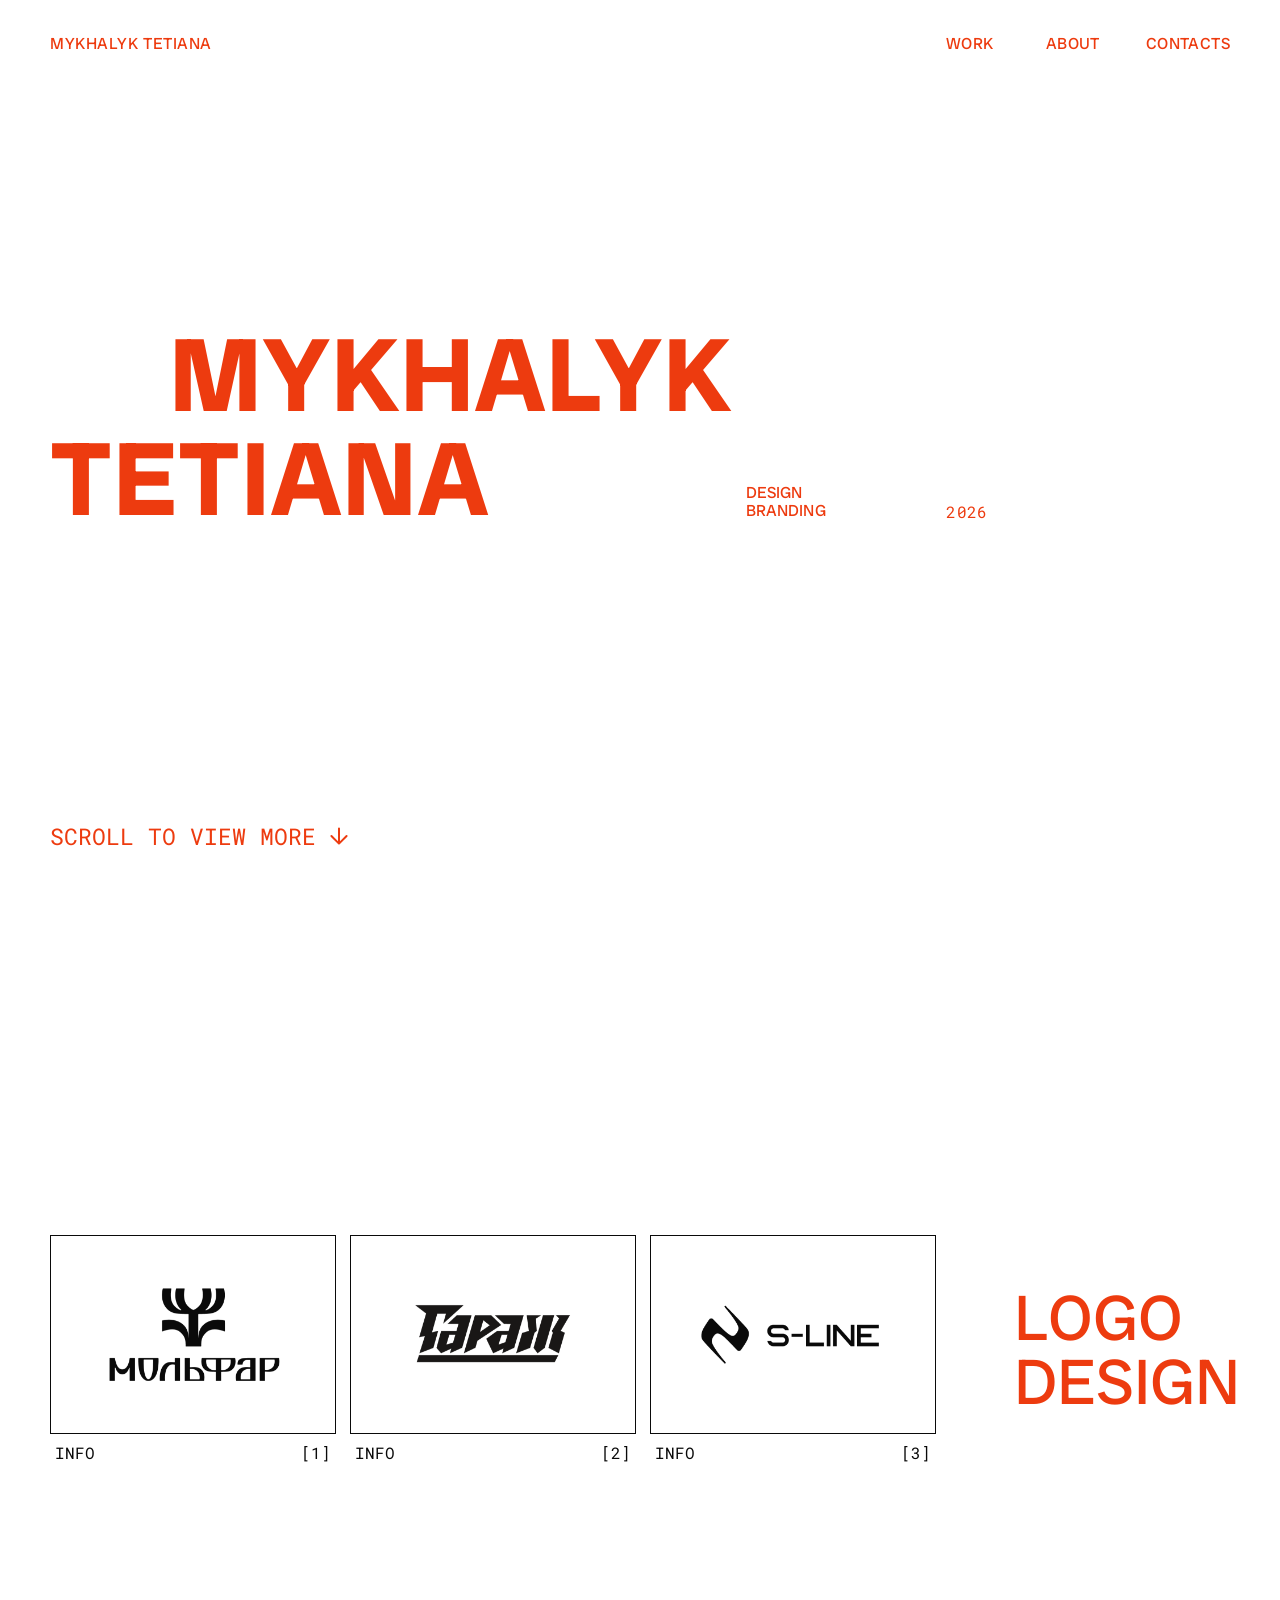
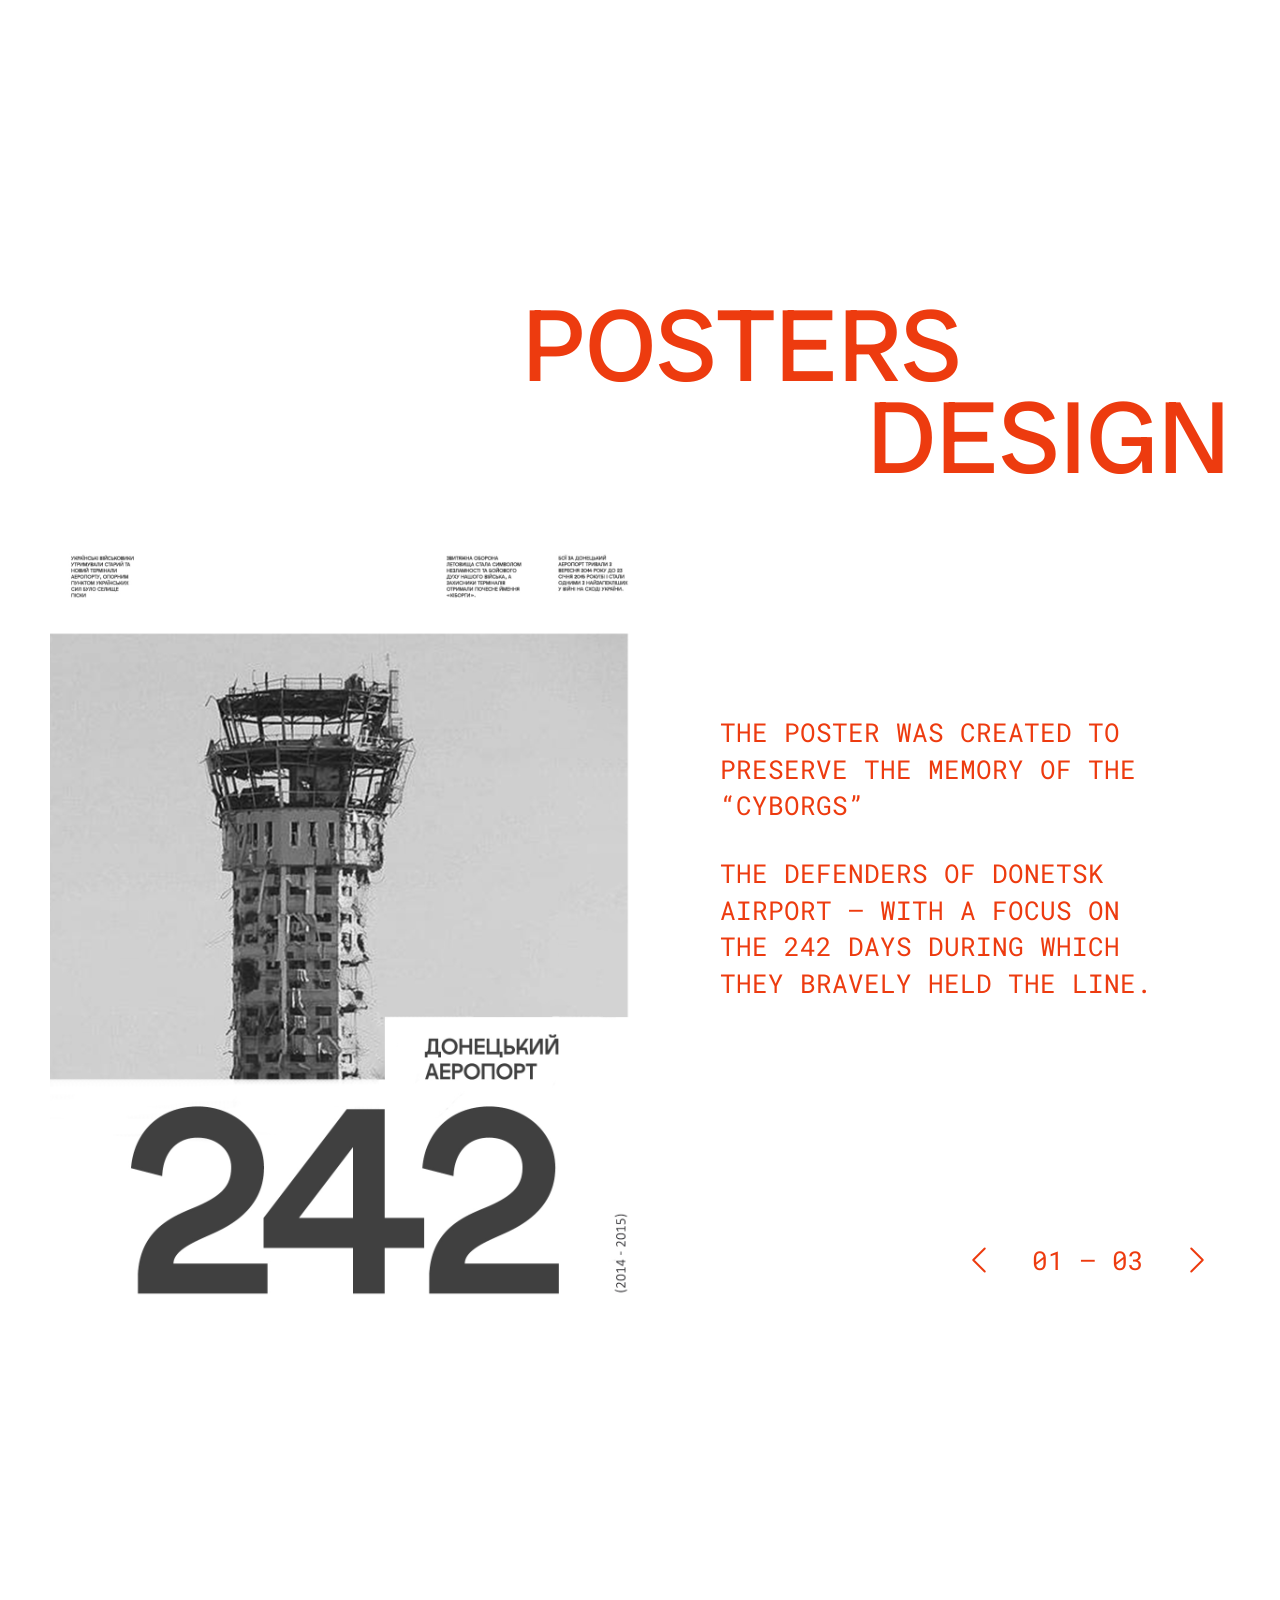
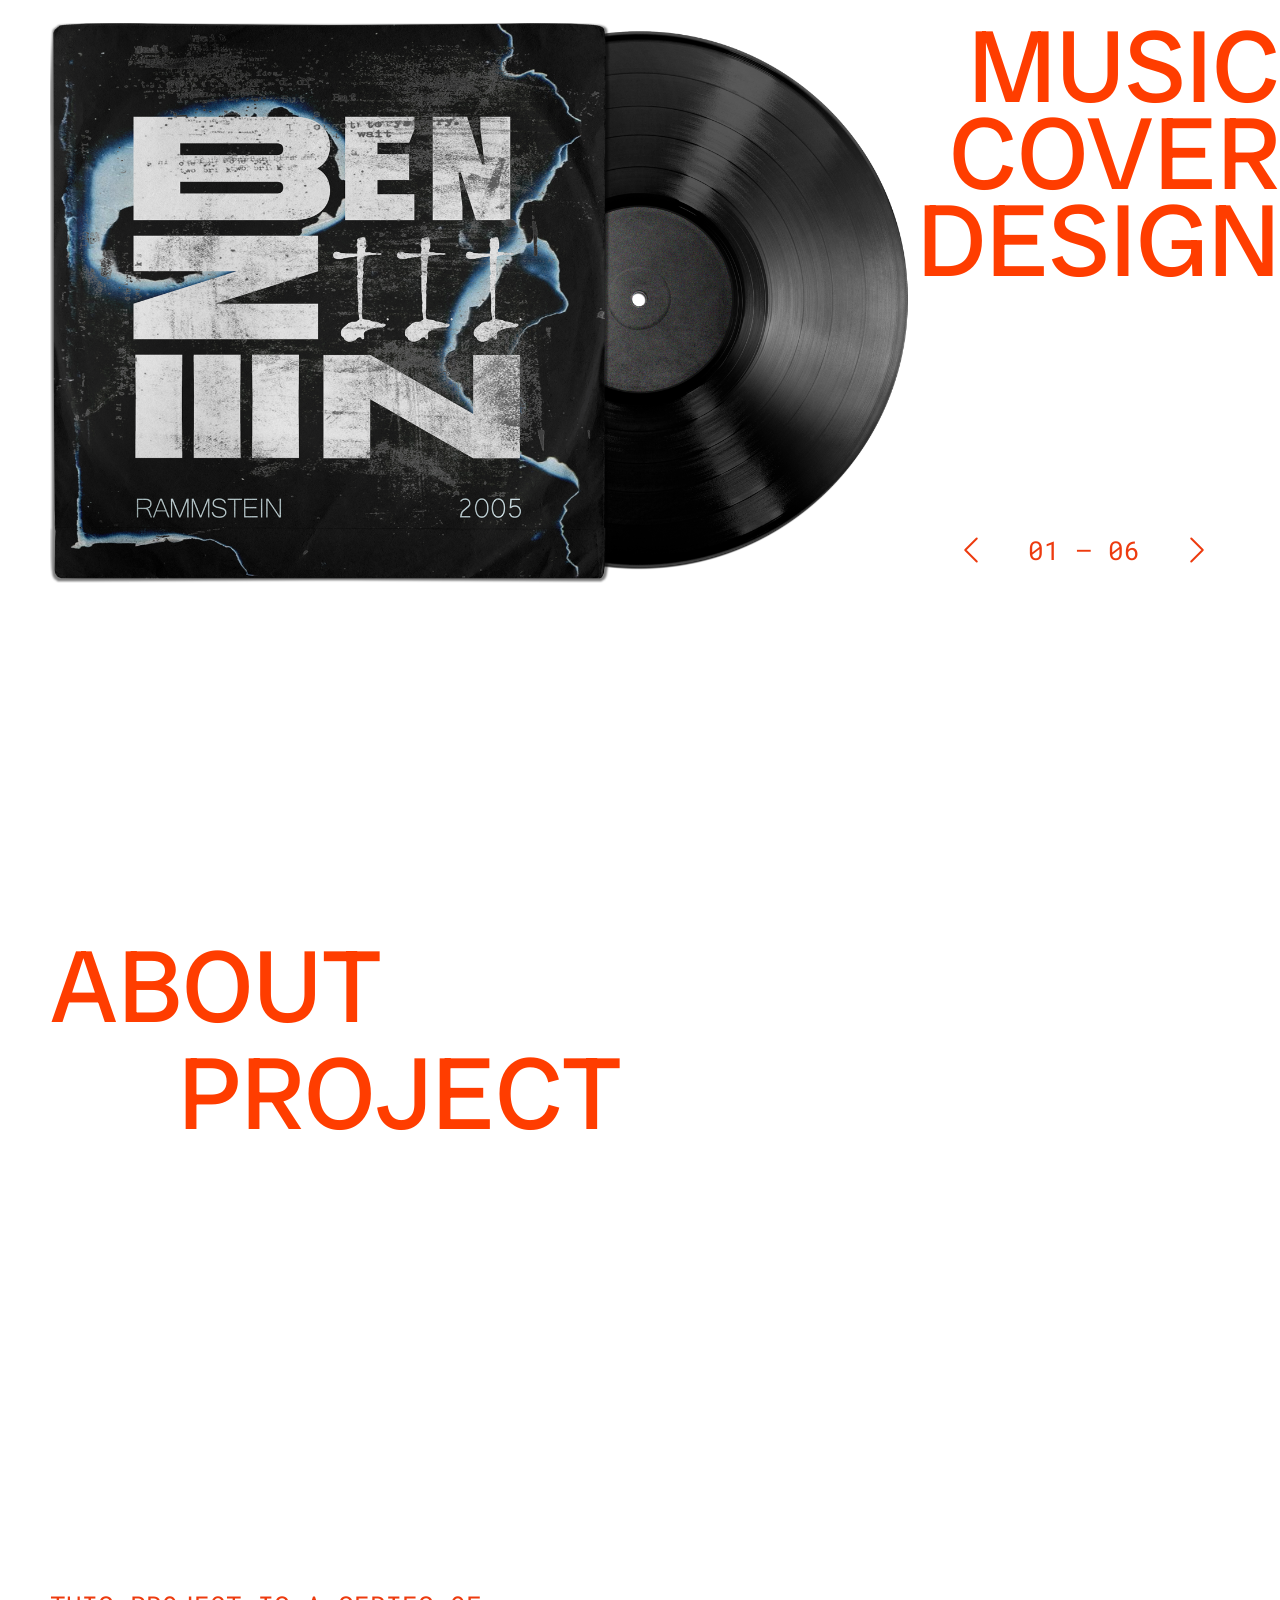
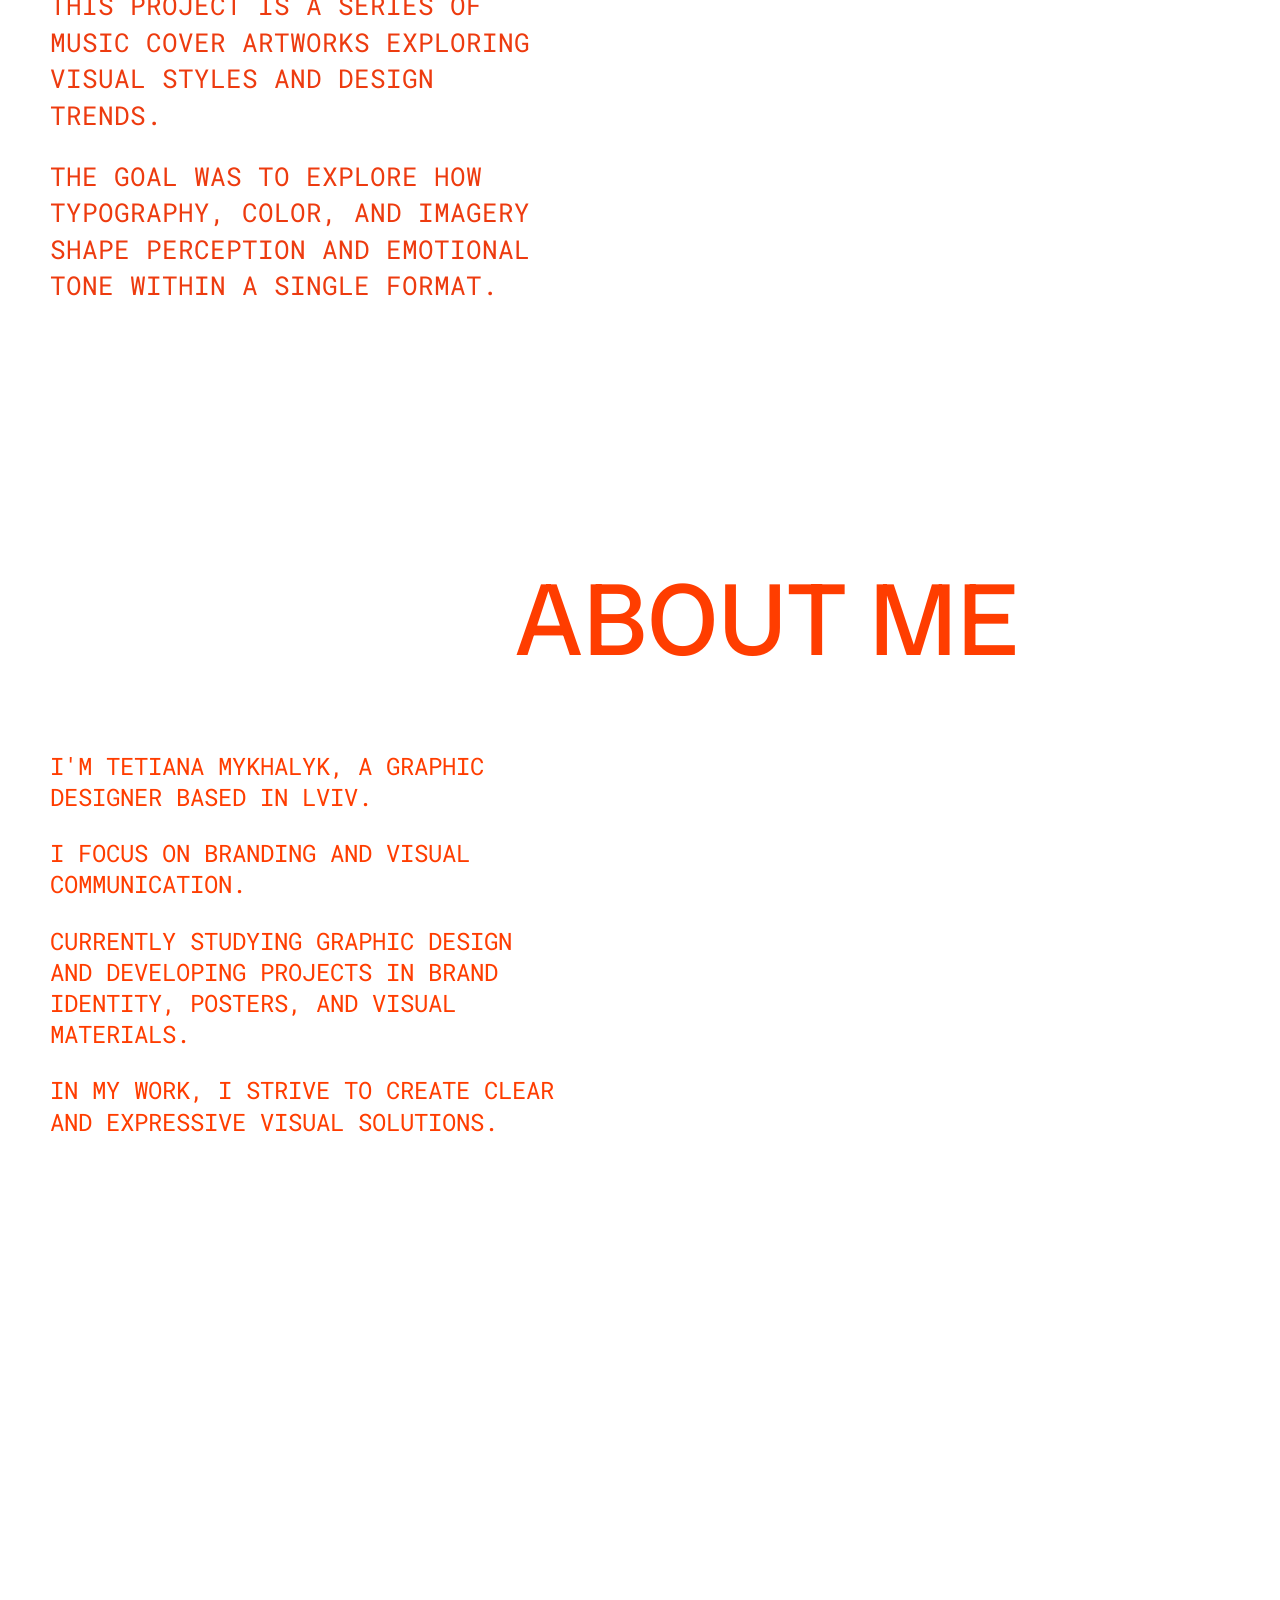
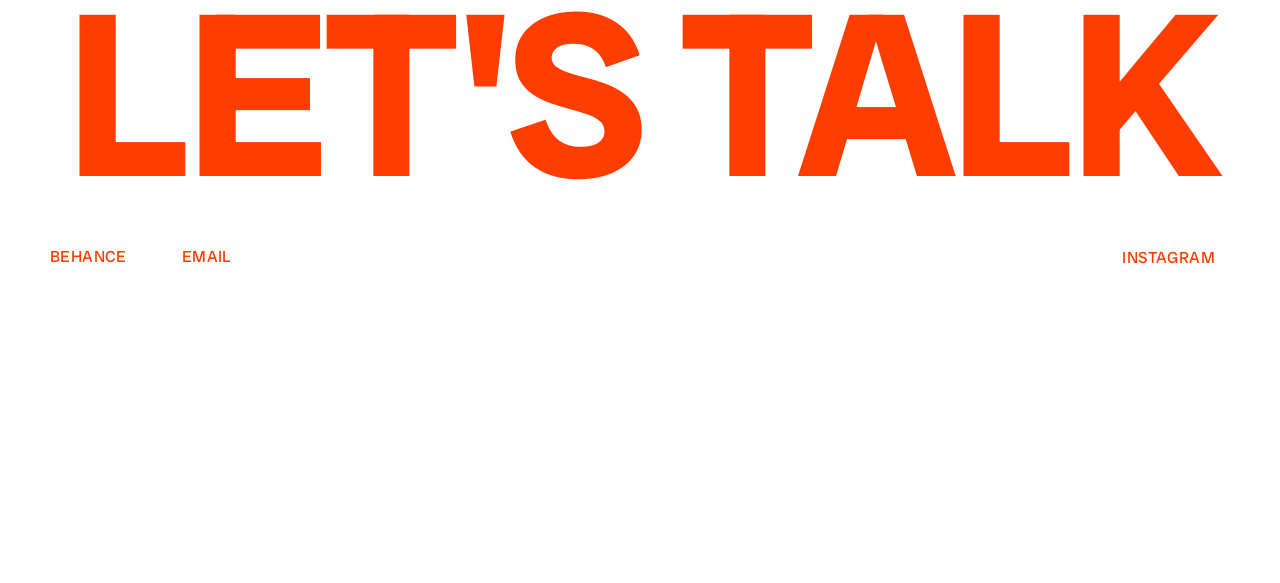
==== commit 6e34cb55: "зробила усі секції, але є багато неточностей які маю ще допрацювати" ====
--- a/index.html
+++ b/index.html
@@ -22,6 +22,9 @@
     <link rel="stylesheet" href="css/s2.css">
     <link rel="stylesheet" href="css/slider.css">
     <link rel="stylesheet" href="css/s4.css">
+    <link rel="stylesheet" href="css/s5.css">
+    <link rel="stylesheet" href="css/s6.css">
+    <link rel="stylesheet" href="css/footer.css">
 </head>
 
 <body id="top">
@@ -77,29 +80,7 @@
             </div>
         </div>
     </nav>
-    <!-- <header>
-        <div class="inside">
-            <a href="#top" class="logo nav-link">
-                <span class="link-text">MYKHALYK TETIANA</span> 
-                <span class="icon"><img src="img/arrow-up-right.svg" alt="icon"></span>
-            </a>
-
-            <nav class="nav">
-                <a href="#" class="nav-link">
-                    <span class="link-text">WORK</span> 
-                    <span class="icon"><img src="img/arrow-up-right.svg" alt="icon"></span>
-                </a>
-                <a href="#" class="nav-link">
-                    <span class="link-text">ABOUT</span> 
-                    <span class="icon"><img src="img/arrow-up-right.svg" alt="icon"></span>
-                </a>
-                <a href="#" class="nav-link">
-                    <span class="link-text">CONTACTS</span> 
-                    <span class="icon"><img src="img/arrow-up-right.svg" alt="icon"></span>
-                </a>
-            </nav>
-        </div>
-    </header> -->
+
     <section id="s1">
         <div class="inside">
             <div class="hero">
@@ -330,6 +311,82 @@
 
 
     </section>
+
+    <section id="s5">
+        <div class="inside">
+            <div class="about-content">
+
+
+                <div class="about-text">
+                    <h2 class="about-title">
+                        <span class="title-first">ABOUT</span>
+                        <span class="title-second">PROJECT</span>
+                    </h2>
+
+                    <div class="about-description">
+                        <p>This project is a series of music cover artworks exploring visual styles and design trends.
+                        </p>
+                        <p>The goal was to explore how typography, color, and imagery shape perception and emotional
+                            tone within a single format.</p>
+                    </div>
+                </div>
+                <div class="about-visual">
+                    <img src="img/disk_animation1.gif" alt="Vinyl" class="out-of-bounds-gif">
+                </div>
+            </div>
+        </div>
+    </section>
+
+    <section id="s6">
+        <div class="inside">
+            <div class="about-me-container">
+                <h2 class="about-me-title">ABOUT ME</h2>
+
+                <div class="about-me-description">
+                    <p>I'M TETIANA MYKHALYK, A GRAPHIC DESIGNER BASED IN LVIV.</p>
+                    <p>I FOCUS ON BRANDING AND VISUAL COMMUNICATION.</p>
+                    <p>CURRENTLY STUDYING GRAPHIC DESIGN AND DEVELOPING PROJECTS IN BRAND IDENTITY, POSTERS, AND VISUAL
+                        MATERIALS.</p>
+                    <p>IN MY WORK, I STRIVE TO CREATE CLEAR AND EXPRESSIVE VISUAL SOLUTIONS.</p>
+                </div>
+            </div>
+        </div>
+    </section>
+
+    <footer id="s7">
+        <div class="inside">
+            <div class="footer-content">
+                <h2 class="lets-talk">LET'S TALK</h2>
+
+                <div class="footer-links">
+                    <div class="links-left">
+                        <a href="https://www.behance.net/7fc654c9" class="nav-link">
+                            <span class="link-text">BEHANCE</span>
+                            <span class="icon">
+                                <img src="img/arrow-up-right.svg" alt="arrow">
+                            </span>
+                        </a>
+                        <a href="#" class="nav-link">
+                            <span class="link-text">EMAIL</span>
+                            <span class="icon">
+                                <img src="img/arrow-up-right.svg" alt="arrow">
+                            </span>
+                        </a>
+                    </div>
+
+                    <div class="links-right">
+                        <a href="https://www.instagram.com/emety.dsgn" class="nav-link">
+                            <span class="link-text">INSTAGRAM</span>
+                            <span class="icon">
+                                <img src="img/arrow-up-right.svg" alt="arrow">
+                            </span>
+                        </a>
+                    </div>
+                </div>
+            </div>
+        </div>
+    </footer>
+
     <!-- <footer>
         <div class="inside">
             
--- a/css/header.css
+++ b/css/header.css
@@ -196,7 +196,6 @@
 }
 
 .topfixed .logo {
-    transform: scale(.8);
     opacity: 1;
     display: flex;
 }
@@ -235,7 +234,7 @@
     font-size: 1rem;
     font-weight: 400;           /* Накреслення тексту меню */
     letter-spacing: .025em;
-    padding: 8px 0 18px;
+    padding: 13px 0 13px;
     margin-left: 32px;
     text-decoration: none;
     position: relative;
@@ -247,11 +246,11 @@
 }
 
 .topfixed .navigation a {
-    color: var(--bg-primary-color); /* Колір меню після прокрутки */
+    color: var(--txt-color-01); /* Колір меню після прокрутки */
 }
 
 .topfixed .navigation a:hover {
-    color: var(--bg-primary-color); /* Колір меню (hover) після прокрутки */
+    color: var(--txt-color-01); /* Колір меню (hover) після прокрутки */
 }
 
 .navigation ul {
@@ -336,6 +335,7 @@
     text-decoration: none;
     transition: color 0.3s ease;
     /* margin-left та padding залишаються твоїми оригінальними */
+    padding-right: 15px;
 }
 
 /* 2. Обгортка тексту всередині посилання (для лінії) */
--- a/css/slider.css
+++ b/css/slider.css
@@ -26,7 +26,7 @@
 
 .huge-title {
     width: 60%; 
-    font-size: 126px; 
+    font-size: clamp(60px, 8vw, 126px); 
     font-weight: 400;
     line-height: 0.9;
     text-transform: uppercase;
--- a/css/s4.css
+++ b/css/s4.css
@@ -1,82 +1,93 @@
-/* 1. Секція */
+/* --- СЕКЦІЯ S4 (MUSIC COVER DESIGN) --- */
 
+#s4 {
+    position: relative;
+    width: 100%;
+    padding: 100px 0; /* Зменшили паддінг, щоб секція не була занадто високою */
+    background-color: transparent;
+    overflow: visible; 
+}
 
-/* 2. Контейнер для всього контенту всередині */
 #s4 .inside {
     position: relative;
     width: 100%;
-    max-width: 1286px; /* Обмежуємо ширину, щоб не розліталося на великих моніторах */
+    max-width: 1286px; 
     margin: 0 auto;
-    overflow: hidden;
-    min-height: 100vh;
+    overflow: visible; 
+    min-height: 700px; /* Достатньо висоти для вінілу та тексту */
 }
 
-/* 3. Текст "MUSIC COVER DESIGN" — ЗАДНІЙ ПЛАН */
+/* 1. ВЕЛИКИЙ ТЕКСТ (ПІДНЯТИЙ ВГОРУ) */
 .covers-title-wrapper {
     position: absolute;
-    top: 50%;
+    /* Змінюємо top на менше значення, щоб підняти текст */
+    top: 0; 
     right: 0;
-    transform: translateY(-160%);
-    z-index: 1; /* Обов'язково 1 */
+    /* Прибираємо вертикальне центрування, залишаємо лише нуль */
+    transform: translateY(0); 
+    z-index: 1; 
     text-align: right;
-    pointer-events: none;
+    pointer-events: none; 
 }
 
 .covers-huge-title {
-    font-size: 126px; /* Як на макеті */
+    font-size: clamp(60px, 8vw, 126px); 
     line-height: 0.85;
     text-transform: uppercase;
-    color: #ff3d00; /* Твій яскравий колір */
+    color: #ff3d00; 
     font-weight: 400;
+    margin: 0;
 }
 
 .covers-huge-title span {
     display: block;
 }
 
-/* 4. Слайдер — ПЕРЕДНІЙ ПЛАН */
+/* 2. СЛАЙДЕР (ВІНІЛ) */
 .covers-slider-container {
     position: relative;
-    z-index: 2; /* Обов'язково 2, щоб перекривати текст */
-    min-width: 100vh; /* Фіксуємо ширину під розмір вінілу */
+    z-index: 2; 
+    width: 100%;
+    /* Додаємо margin-top, щоб вініл опустився нижче першого слова тексту */
+    margin-top: 80px; 
 }
 
 .covers-slides-wrapper {
     position: relative;
     width: 100%;
-    height: 560px;
+    height: 560px; 
 }
 
 .covers-slide {
-    display: none;
+    position: absolute;
+    top: 0;
+    left: 0;
     width: 100%;
+    display: none; 
+    opacity: 0;
+    transition: opacity 0.6s ease-in-out;
 }
 
 .covers-slide.active {
     display: block;
+    opacity: 1;
 }
 
 .covers-slide-image img {
-    height: 560px; /* Висота вінілу */
+    height: 560px;
     width: auto;
     display: block;
 }
 
-/* 5. Навігація — ПРИВ'ЯЗКА ДО ПРАВОГО КРАЮ СЛАЙДЕРА */
+/* 3. НАВІГАЦІЯ */
 .covers-navigation {
     position: absolute;
-    bottom: 0px;
-    right: 0.1vw; /* Вирівнювання по краю тексту */
+    bottom: 0;
+    right: 0;
     display: flex;
     align-items: center;
-    gap: 20px;
-    z-index: 100; /* Щоб кнопки завжди були зверху слайдів */
-}
-
-.covers-counter {
-    font-family: 'Roboto Mono', monospace;
-    font-size: 26px;
-    color: var(--txt-color-01);
+    gap: 24px;
+    z-index: 10; 
 }
 
 .covers-nav-btn {
@@ -86,10 +97,15 @@
     padding: 10px;
     display: flex;
     align-items: center;
-    transition: opacity 0.3s;
 }
 
 .covers-nav-btn img {
     width: 46px;
     height: auto;
+}
+
+.covers-counter {
+    font-family: 'Roboto Mono', monospace;
+    font-size: 26px;
+    color: var(--txt-color-01);
 }
--- a/css/s5.css
+++ b/css/s5.css
@@ -0,0 +1,141 @@
+/* --- СЕКЦІЯ S5 (ABOUT PROJECT) --- */
+#s5 {
+    position: relative;
+    width: 100%;
+    /* Додаємо вертикальні відступи, щоб контент мав простір */
+    padding: 120px 0; 
+    background-color: transparent;
+    /* ОБОВ'ЯЗКОВО: ховаємо те, що виходить за межі вікна браузера */
+    overflow: hidden; 
+}
+
+#s5 .inside {
+    position: relative; /* Робимо всередині якір для абсолютного позиціонування GIF */
+    width: 100%;
+    max-width: 1286px;
+    margin: 0 auto;
+    /* overflow: visible дозволяє GIF ігнорувати внутрішні паддінги та марджини */
+    overflow: visible; 
+    display: flex;
+}
+
+.about-content {
+    display: flex;
+    width: 100%;
+    position: relative;
+}
+
+/* 1. ТЕКСТОВА ЧАСТИНА (ЗЛІВА) */
+.about-text {
+    /* Текст займає ліву частину сітки */
+    flex: 0 0 55%; 
+    z-index: 2; /* Текст завжди поверх GIF */
+}
+
+.about-title {
+    font-size: clamp(60px, 8vw, 126px);
+    line-height: 0.85;
+    text-transform: uppercase;
+    color: #ff3d00; /* Твій акцентний помаранчевий */
+    margin-bottom: 50vh;
+    font-weight: 400;
+}
+
+.title-first {
+    display: block;
+    /* Перше слово залишається притиснутим до лівого краю */
+}
+
+.title-second {
+    display: block;
+    /* Ось головне зміщення: підберіть значення, щоб воно стало по центру або як на макеті */
+    margin-left: 10vw; 
+}
+
+.about-title span {
+    display: block;
+    width: 100%;
+    justify-content: flex-end;
+    margin-bottom: 20px;
+
+}
+
+.about-description {
+    max-width: 480px;
+}
+
+.about-description p {
+    font-family: 'Roboto Mono', monospace;
+    font-size: 26px;
+    line-height: 1.4;
+    text-transform: uppercase;
+    color: var(--txt-color-01);
+    margin-bottom: 25px;
+}
+
+/* 2. GIF (АБСОЛЮТНА ПОЗИЦІЯ ПРАВОРУЧ) */
+.about-visual {
+    position: absolute; 
+
+    /* 2. ЗМІЩУЄМО ВПРАВО: від'ємне значення витягує її за край екрана */
+    /* Чим більше мінус — тим більше GIF сховається */
+    right: -60vw; 
+    bottom: -40vw;
+    transform: translateY(-20%);
+
+    /* 3. ЗБІЛЬШУЄМО РОЗМІР: */
+    /* Використовуємо vw, щоб розмір залежав від екрана. 
+       Наприклад, 60vw — це 60% ширини всього монітора. */
+    width: 130vw; 
+    
+    
+    z-index: 1;
+    pointer-events: none;
+}
+
+.out-of-bounds-gif {
+    width: 100%;
+    height: auto;
+    display: block;
+}
+
+/* ============================================================
+   АДАПТИВНІСТЬ (Мобільна версія як на твоїх скріншотах)
+   ============================================================ */
+@media screen and (max-width: 991px) {
+    #s5 {
+        padding: 60px 0;
+    }
+
+    #s5 .inside {
+        flex-direction: column;
+    }
+
+    .about-content {
+        flex-direction: column;
+    }
+
+    /* На мобільних повертаємо GIF у звичайний потік */
+    .about-visual {
+        position: relative;
+        top: 0;
+        right: auto;
+        transform: none;
+        
+        /* Робимо GIF дуже великою на весь екран */
+        width: 140%; 
+        margin-left: -20%; /* Центруємо її з виходом за краї */
+        margin-bottom: 40px;
+        order: 1; /* Гіфка зверху, як на макеті */
+    }
+
+    .about-text {
+        width: 100%;
+        order: 2; /* Текст знизу */
+        padding: 0 20px;
+    }
+
+    .about-title {
+        font-size: 56px;
+    }
+}
--- a/css/s6.css
+++ b/css/s6.css
@@ -0,0 +1,70 @@
+#s6 {
+    width: 100%;
+    padding: 120px 0;
+    background-color: transparent;
+}
+
+#s6 .inside {
+    width: 100%;
+    max-width: 1286px;
+    margin: 0 auto;
+    display: flex;
+    flex-direction: column;
+}
+
+.about-me-container {
+    width: 100%;
+    display: flex;
+    flex-direction: column;
+}
+
+.about-me-title {
+    font-size: clamp(60px, 8vw, 126px); 
+    line-height: 1;
+    text-transform: uppercase;
+    color: #ff3d00;
+    margin-bottom: 80px;
+    white-space: nowrap;
+    font-weight: 400;
+
+    /* ВАРІАНТ А: Зміщення в самий правий край сітки */
+    /* margin-left: auto; */
+
+    /* ВАРІАНТ Б: Зміщення на конкретну відстань (як на макеті) */
+    padding-left: 36.3vw; 
+}
+
+.about-me-description {
+    max-width: 504px;
+    /* Опис зазвичай стоїть лівіше заголовка або під його початком */
+}
+
+.about-me-description p {
+    font-family: 'Roboto Mono', monospace;
+    font-size: 24px;
+    line-height: 1.3;
+    text-transform: uppercase;
+    color: #ff3d00;
+    margin-bottom: 25px;
+    text-align: left;
+}
+
+/* АДАПТИВНІСТЬ */
+@media screen and (max-width: 991px) {
+    .about-me-title {
+        padding-left: 0;
+        text-align: center;
+        white-space: normal;
+        font-size: 15vw;
+    }
+
+    .about-me-description {
+        padding-left: 0;
+        margin: 0 auto;
+        text-align: center;
+    }
+    
+    .about-me-description p {
+        text-align: center;
+    }
+}
--- a/css/footer.css
+++ b/css/footer.css
@@ -0,0 +1,175 @@
+#s7 {
+    width: 100%;
+    min-height: 100vh; /* Твій параметр */
+    background-color: transparent;
+    overflow: hidden;
+    
+    /* Додаємо ці три рядки для центрування */
+    display: flex;
+    flex-direction: column;
+    justify-content: center; /* Центрує по вертикалі */
+    align-items: center;     /* Центрує по горизонталі */
+}
+#s7 .inside {
+    width: 100%;
+    max-width: 1286px;
+    margin: 0 auto;
+    container-type: inline-size;
+    
+    /* Прибираємо зайві відступи, які можуть збивати візуальний центр */
+    padding-top: 0;
+    padding-bottom: 0;
+}
+
+/* Використовуємо твій існуючий клас .inside для обмеження ширини */
+.footer-inside {
+    display: flex;
+    flex-direction: column;
+    align-items: center;
+}
+
+.footer-content {
+    width: 100%;
+    display: flex;
+    flex-direction: column;
+}
+
+#s7 .inside {
+    container-type: inline-size; /* Робимо контейнер орієнтиром для шрифту */
+}
+
+/* ГОЛОВНИЙ ТЕКСТ */
+.lets-talk {
+    /* Використовуємо vw для рівномірного зменшення разом з екраном */
+    font-size: clamp(60px, 19.8cqw, 260px); 
+    line-height: 0.85;
+    font-weight: 700;
+    color: #ff3d00;
+    text-align: center;
+    width: 100%;
+    margin: 0 0 50px 0;
+    white-space: nowrap;
+    letter-spacing: -0.03em;
+    /* Текст неможливо виділити, щоб не заважав клікати на посилання */
+    user-select: none;
+}
+
+/* КОНТЕЙНЕР ПОСИЛАНЬ */
+.footer-links {
+    width: 100%;
+    display: flex;
+    justify-content: space-between; /* Behance/Email зліва, Instagram справа */
+    align-items: center;
+}
+
+.links-left {
+    display: flex;
+    gap: 40px; /* Відстань між посиланнями зліва */
+}
+
+/* Контейнер для іконки */
+#s7 .nav-link .icon {
+    position: absolute;
+    right: 0;
+    margin-right: -25px; /* Регулюй цей відступ залежно від ширини твоєї іконки */
+    display: flex;
+    align-items: center;
+    justify-content: center;
+    
+    opacity: 0;
+    /* Початкова позиція для анімації (трохи зміщена) */
+    transform: translate(-5px, 5px); 
+    transition: transform 0.4s cubic-bezier(0.65, 0.05, 0.36, 1), 
+                opacity 0.3s ease;
+}
+
+/* Стиль для самого файлу іконки */
+#s7 .nav-link .icon img {
+    width: 21px;  /* Встанови потрібний тобі розмір */
+    height: auto;
+    display: block;
+    /* Якщо твоя іконка чорна, а треба помаранчева, можна використати filter, 
+       але краще завантажуй одразу помаранчевий SVG */
+}
+
+/* Поява при наведенні */
+#s7 .nav-link:hover .icon {
+    opacity: 1;
+    transform: translate(0, 0);
+}
+
+
+
+/* ============================================================
+   ТВОЯ АНІМАЦІЯ ПОСИЛАНЬ (ПОВНІСТЮ ІНТЕГРОВАНА)
+   ============================================================ */
+#s7 .nav-link {
+    display: inline-flex;
+    align-items: center;
+    position: relative;
+    text-decoration: none;
+    color: #ff3d00;
+    font-family: "Radio Canada Big", sans-serif;
+    font-size: 1rem;
+    font-weight: 400;
+    letter-spacing: .025em;
+    transition: color 0.3s ease;
+}
+
+#s7 .link-text {
+    position: relative;
+    display: inline-block;
+}
+
+/* Анімація лінії */
+#s7 .link-text::after {
+    content: '';
+    position: absolute;
+    bottom: -2px;
+    left: 0;
+    width: 100%;
+    height: 1px;
+    background-color: #ff3d00;
+    transform: scaleX(0);
+    transform-origin: right;
+    transition: transform 0.4s cubic-bezier(0.65, 0.05, 0.36, 1);
+}
+
+#s7 .nav-link:hover .link-text::after {
+    transform: scaleX(1);
+    transform-origin: left;
+}
+
+/* Анімація стрілочки */
+#s7 .nav-link .icon {
+    position: absolute;
+    right: 0;
+    margin-right: -10px;
+    display: inline-flex;
+    opacity: 0;
+    transform: translate(-3px, 3px);
+    transition: transform 0.4s cubic-bezier(0.65, 0.05, 0.36, 1), opacity 0.3s ease;
+}
+
+#s7 .nav-link:hover .icon {
+    opacity: 1;
+    transform: translate(0, 0);
+}
+
+/* АДАПТИВНІСТЬ ДЛЯ МОБІЛОК */
+@media screen and (max-width: 768px) {
+    .footer-links {
+        flex-direction: column;
+        gap: 30px;
+        align-items: center;
+    }
+    
+    .links-left {
+        gap: 30px;
+    }
+
+    .lets-talk {
+        font-size: 20vw; /* Щоб на маленьких екранах було ще виразніше */
+        margin-bottom: 40px;
+    }
+}
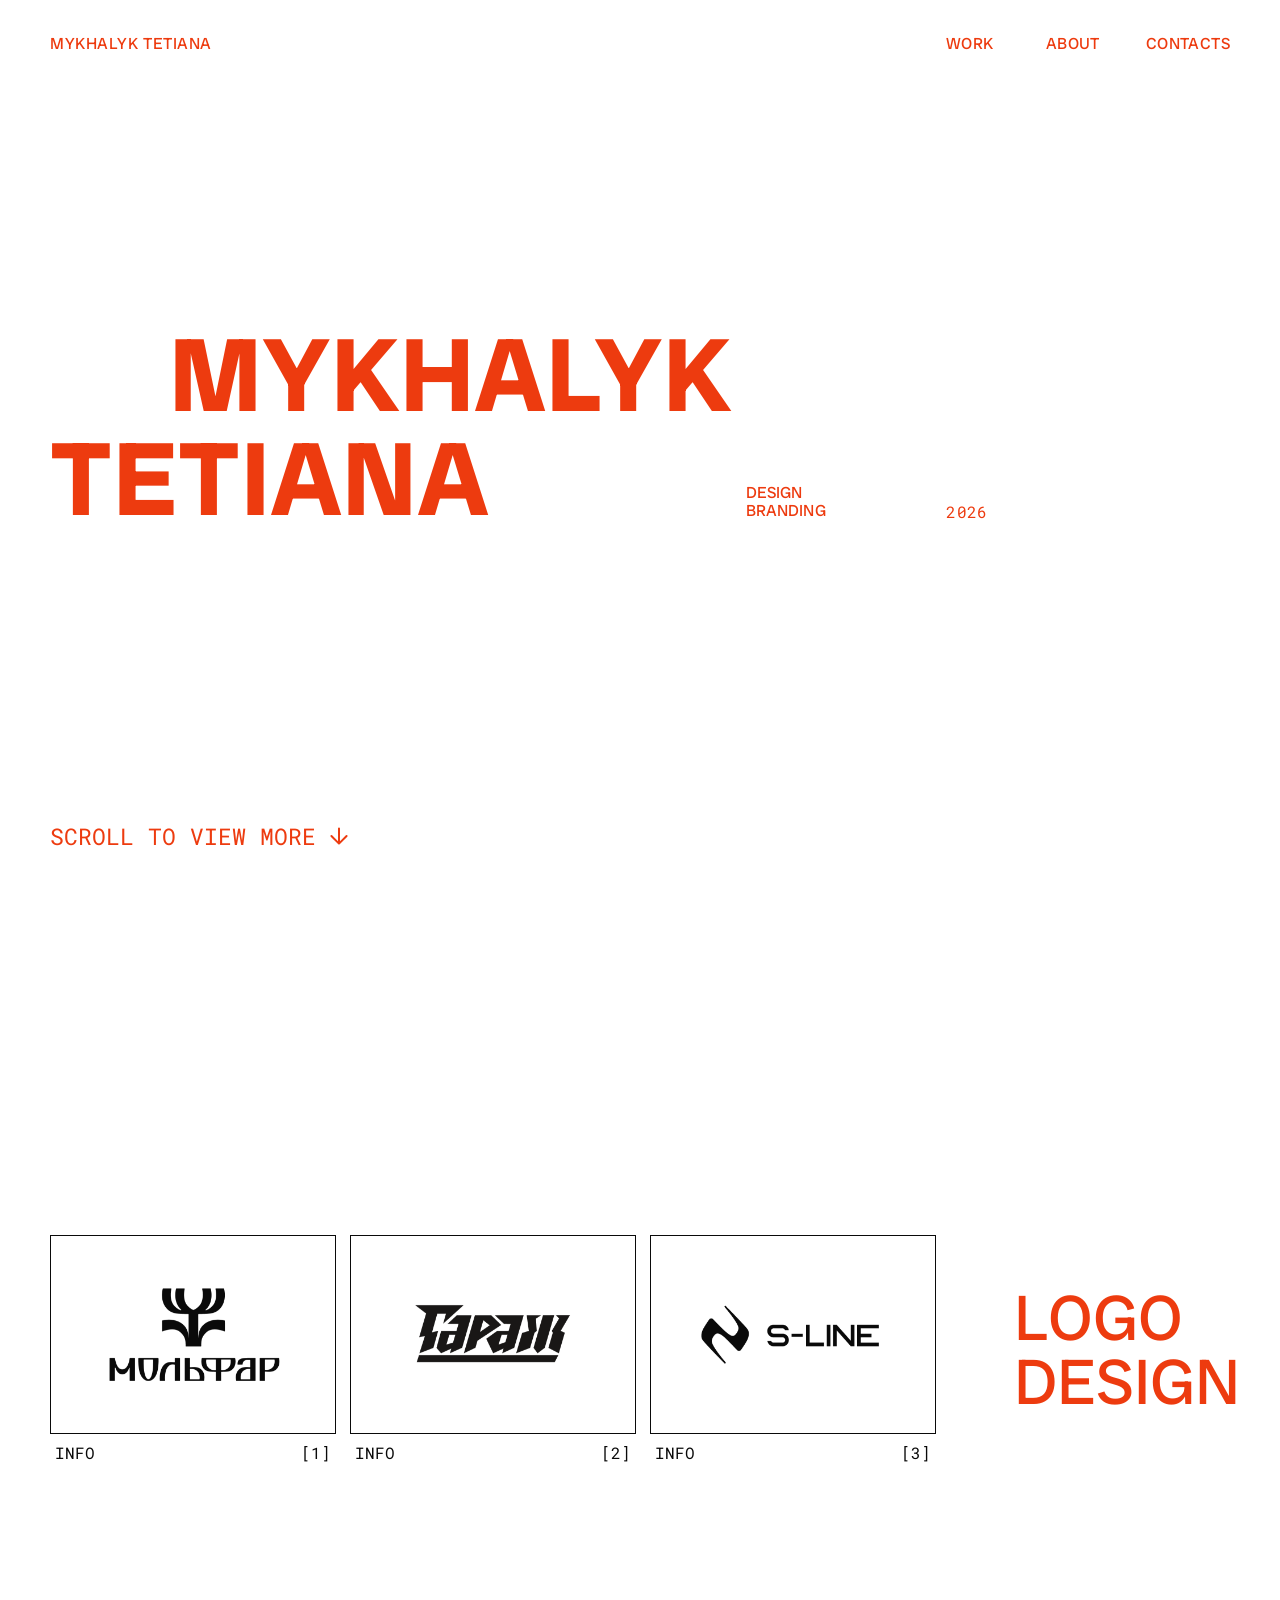
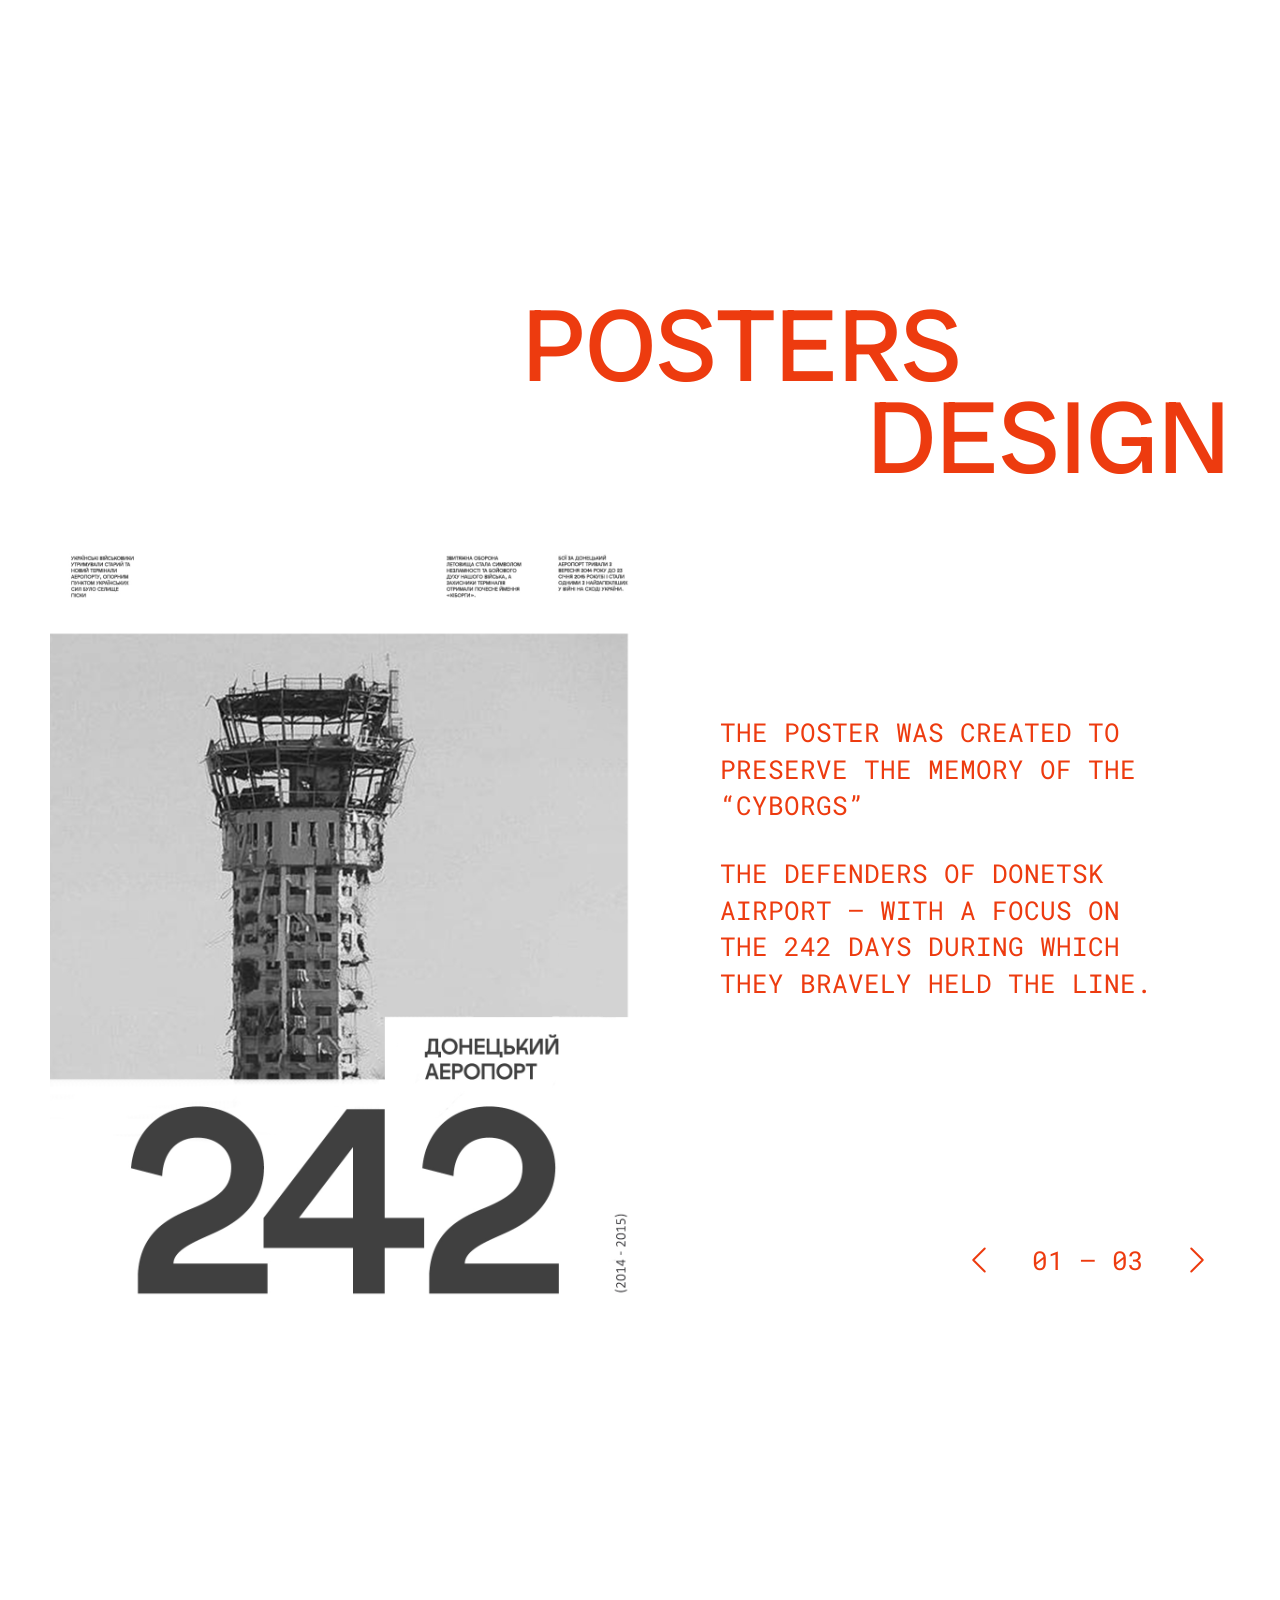
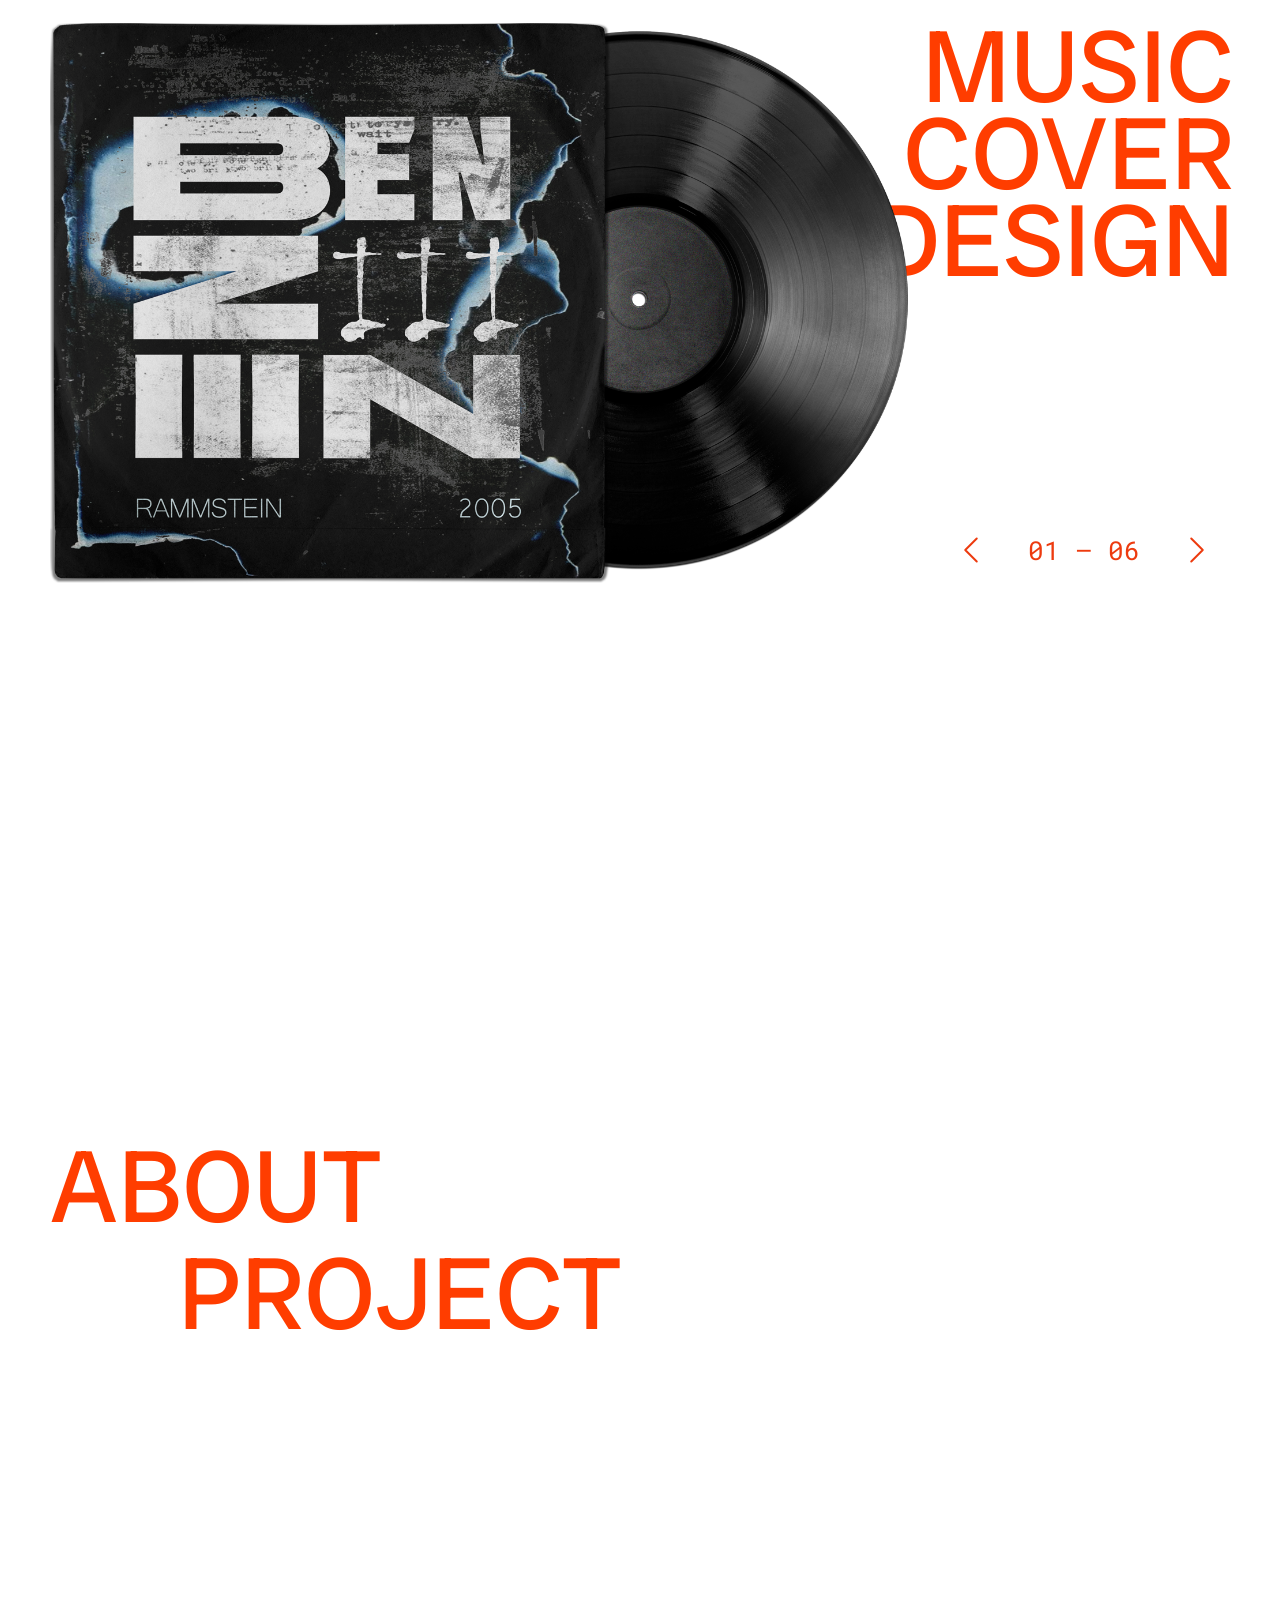
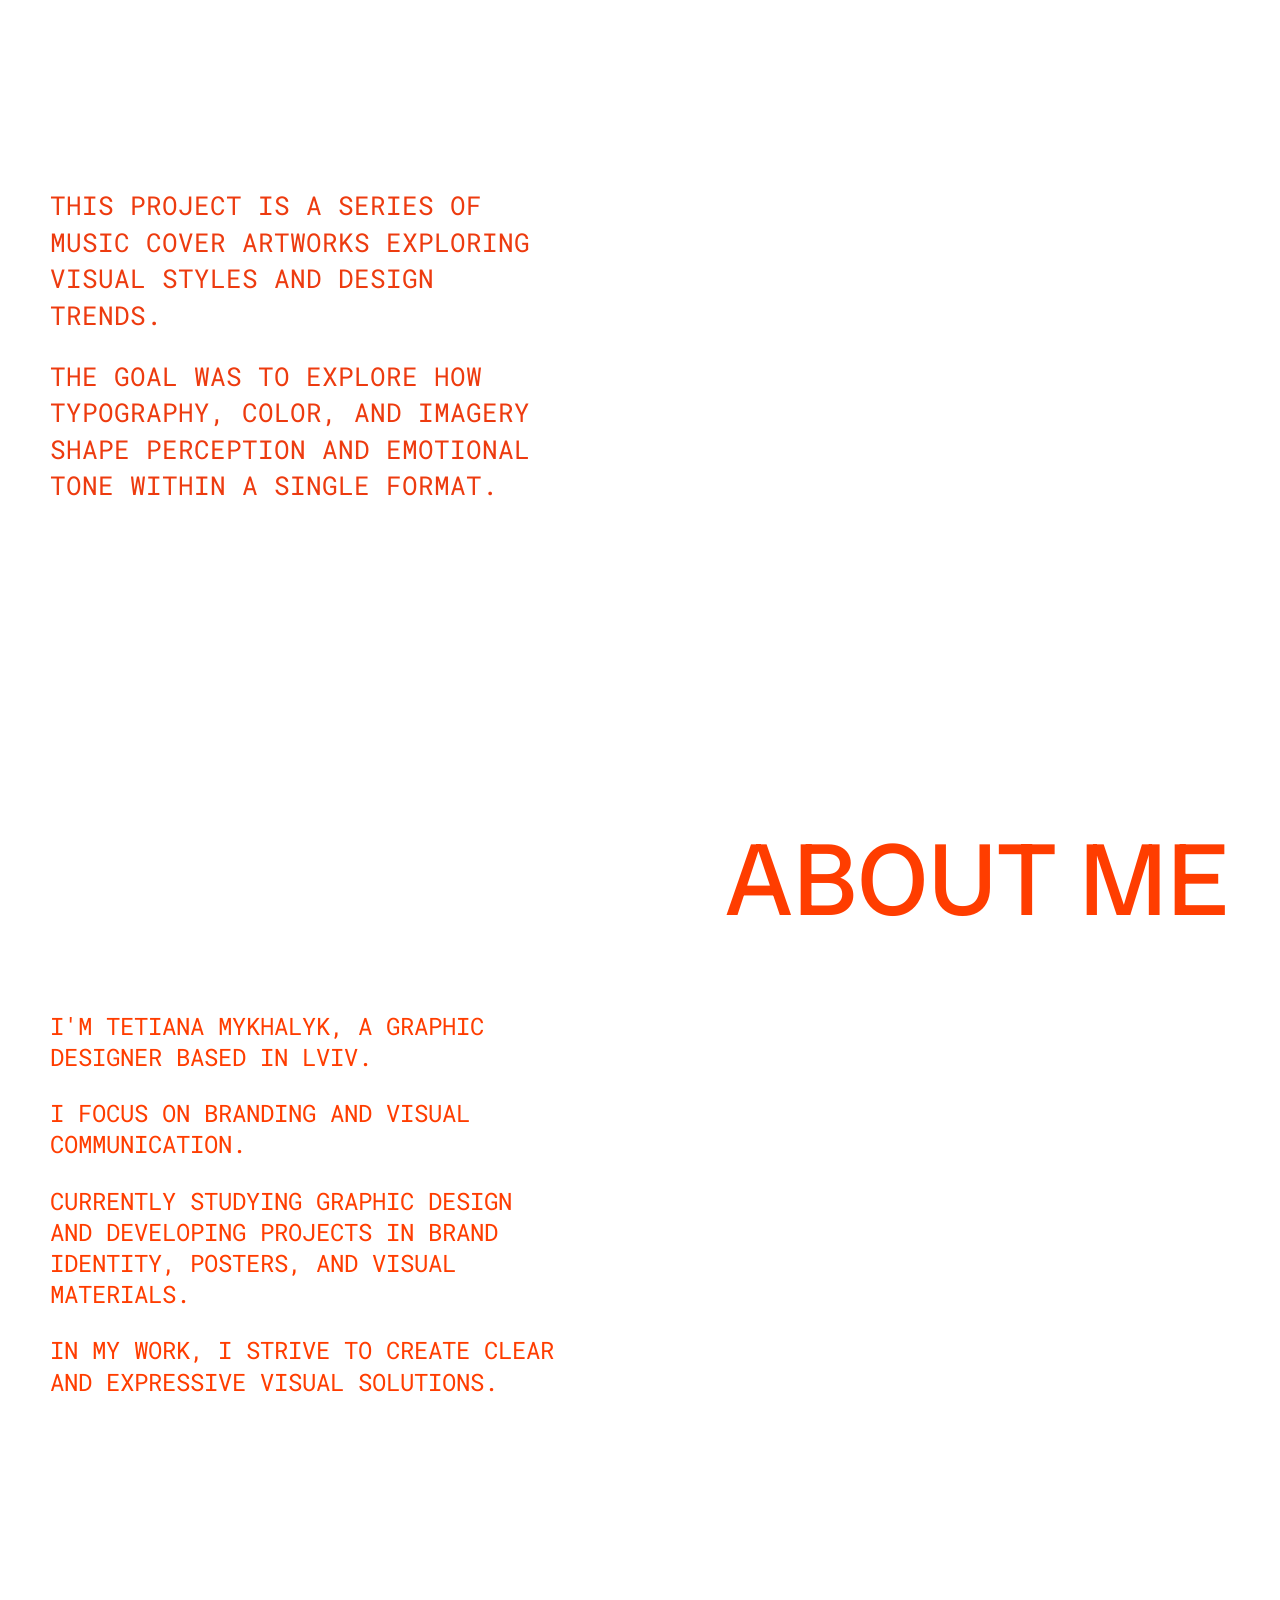
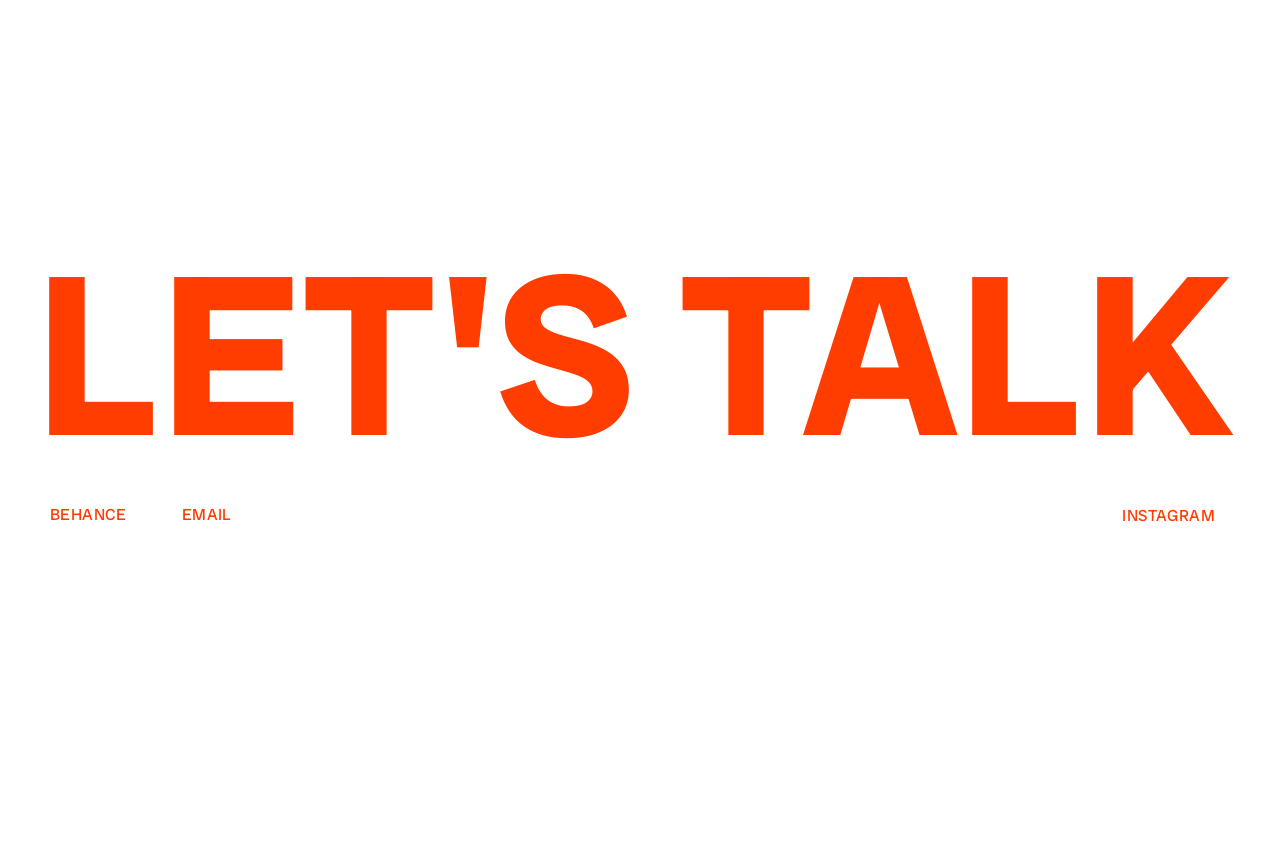
==== commit 6d404622: "доробила навігацію + додала можливість при кліку на email копіювати його в буфер обміну" ====
--- a/index.html
+++ b/index.html
@@ -59,19 +59,19 @@
 
                 <ul class="level_1">
                     <li>
-                        <a href="#" class="nav-link">
+                        <a href="#s2" class="nav-link">
                             <span class="link-text">WORK</span>
                             <span class="icon"><img src="img/arrow-up-right.svg" alt="icon"></span>
                         </a>
                     </li>
                     <li>
-                        <a href="#" class="nav-link">
+                        <a href="#s6" class="nav-link">
                             <span class="link-text">ABOUT</span>
                             <span class="icon"><img src="img/arrow-up-right.svg" alt="icon"></span>
                         </a>
                     </li>
                     <li>
-                        <a href="#" class="nav-link">
+                        <a href="#s7" class="nav-link">
                             <span class="link-text">CONTACTS</span>
                             <span class="icon"><img src="img/arrow-up-right.svg" alt="icon"></span>
                         </a>
@@ -366,10 +366,10 @@
                                 <img src="img/arrow-up-right.svg" alt="arrow">
                             </span>
                         </a>
-                        <a href="#" class="nav-link">
+                        <a href="mailto:tetianamykhalyk@gmail.com" class="nav-link copy-email" data-email="tetianamykhalyk@gmail.com">
                             <span class="link-text">EMAIL</span>
                             <span class="icon">
-                                <img src="img/arrow-up-right.svg" alt="arrow">
+                                <img src="img/copy-05.svg" style="width: 16px;" alt="arrow">
                             </span>
                         </a>
                     </div>
@@ -393,7 +393,10 @@
         </div>
     </footer> -->
     <script src="js/nav.js"></script>
+    <script src="js/slider.js"></script>
     <script src="js/slider2.js"></script>
+    <script src="js/copy.js"></script>
+    
 </body>
 
 </html>
--- a/css/header.css
+++ b/css/header.css
@@ -1,130 +1,3 @@
-/* header {
-  position: fixed;
-}
-
-.inside {
-  display: flex;
-  justify-content: space-between;
-  align-items: flex-start;
-  padding-top: 45px;
-  max-width: var(--max-width);
-  margin: 0 auto;
-}
-
-.logo {
-  font-size: 16px;
-  text-decoration: none;
-  color: #ED3B0F;
- 
-  margin-left: calc(var(--grid-step));
-}
-
-.nav {
-  display: flex;
-  
-  margin-right: calc(var(--grid-step));
-  margin-right: 216px;
-}
-
-.nav a {
-  font-size: 16px;
-  text-decoration: none;
-  color: #ED3B0F;
-}
-
-.nav a:nth-child(2) {
-  margin-left: calc(var(--grid-gutter) + 46px);
-}
-
-.nav a:nth-child(3) {
-  margin-left: calc(var(--grid-gutter) + 36px);
-} */
-
-
-
-
-
-
-/* header.css */
-
-/* nav {
-    position: fixed; 
-    top: 0;
-    left: 0;
-    width: 100%;
-    z-index: 1000; 
-}
-
-.navbar.inside {
-    display: flex;
-    justify-content: space-between;
-    align-items: flex-start;
-    padding-top: 4vh; 
-    max-width: var(--max-width); 
-    margin: 0 auto;
-}
-
-.logo {
-    font-size: 1rem;
-    text-decoration: none;
-    color: var(--txt-color-01); 
-    display: flex;
-    align-items: center;
-    gap: 8px;
-    
-    margin-left: calc(var(--grid-step, 20px)); 
-}
-
-.navigation {
-    
-    margin-right: 12vw; 
-}
-
-.level_1 {
-    display: flex;
-    list-style: none; 
-    padding: 0;
-    margin: 0;
-}
-
-.level_1 li {
-    
-    margin-left: 46px; 
-}
-
-.level_1 li:first-child {
-    margin-left: 0; 
-}
-
-
-.nav-link {
-    font-size: 16px;
-    text-decoration: none;
-    color: var(--txt-color-01); 
-    display: flex;
-    align-items: center;
-    gap: 8px;
-    transition: opacity 0.3s ease;
-}
-
-.nav-link:hover {
-    opacity: 0.7; 
-}
-
-
-.nav-link .icon img {
-    width: 24px; 
-    height: auto;
-    display: block;
-}
-
-
-.nav-icon {
-    display: none;
-} */
-
-
-
 
 nav {
     /* background: var(--bg-nav-1); */
--- a/css/s4.css
+++ b/css/s4.css
@@ -15,6 +15,7 @@
     margin: 0 auto;
     overflow: visible; 
     min-height: 700px; /* Достатньо висоти для вінілу та тексту */
+    min-height: 100vh;
 }
 
 /* 1. ВЕЛИКИЙ ТЕКСТ (ПІДНЯТИЙ ВГОРУ) */
@@ -37,6 +38,7 @@
     color: #ff3d00; 
     font-weight: 400;
     margin: 0;
+    margin-right: calc(var(--ipad-padding) - 4px);
 }
 
 .covers-huge-title span {
--- a/css/s5.css
+++ b/css/s5.css
@@ -3,7 +3,7 @@
     position: relative;
     width: 100%;
     /* Додаємо вертикальні відступи, щоб контент мав простір */
-    padding: 120px 0; 
+    padding: 120px 0 180px 0; 
     background-color: transparent;
     /* ОБОВ'ЯЗКОВО: ховаємо те, що виходить за межі вікна браузера */
     overflow: hidden; 
--- a/css/s6.css
+++ b/css/s6.css
@@ -27,11 +27,12 @@
     white-space: nowrap;
     font-weight: 400;
 
-    /* ВАРІАНТ А: Зміщення в самий правий край сітки */
-    /* margin-left: auto; */
-
-    /* ВАРІАНТ Б: Зміщення на конкретну відстань (як на макеті) */
-    padding-left: 36.3vw; 
+    /* ПРАВИЛЬНИЙ ВАРІАНТ: */
+    margin-left: auto; /* Це змістить текст в самий правий край сітки */
+    padding-left: 0;   /* Прибираємо старий відступ */
+    
+    /* Також можна додати width: fit-content, щоб марджин спрацював коректно */
+    width: fit-content;
 }
 
 .about-me-description {
--- a/css/footer.css
+++ b/css/footer.css
@@ -32,6 +32,7 @@
     width: 100%;
     display: flex;
     flex-direction: column;
+    /*align-items: ;*/
 }
 
 #s7 .inside {
@@ -41,15 +42,19 @@
 /* ГОЛОВНИЙ ТЕКСТ */
 .lets-talk {
     /* Використовуємо vw для рівномірного зменшення разом з екраном */
-    font-size: clamp(60px, 19.8cqw, 260px); 
+    font-size: clamp(60px, 19.4cqw, 260px);
+    /* font-size: 15.7vw;  */
     line-height: 0.85;
     font-weight: 700;
     color: #ff3d00;
-    text-align: center;
+    text-align: justify;
+    text-justify: inter-word;
     width: 100%;
     margin: 0 0 50px 0;
+    margin-left: -0.064em;
+    padding-right: .15em;
     white-space: nowrap;
-    letter-spacing: -0.03em;
+    letter-spacing: 0;
     /* Текст неможливо виділити, щоб не заважав клікати на посилання */
     user-select: none;
 }
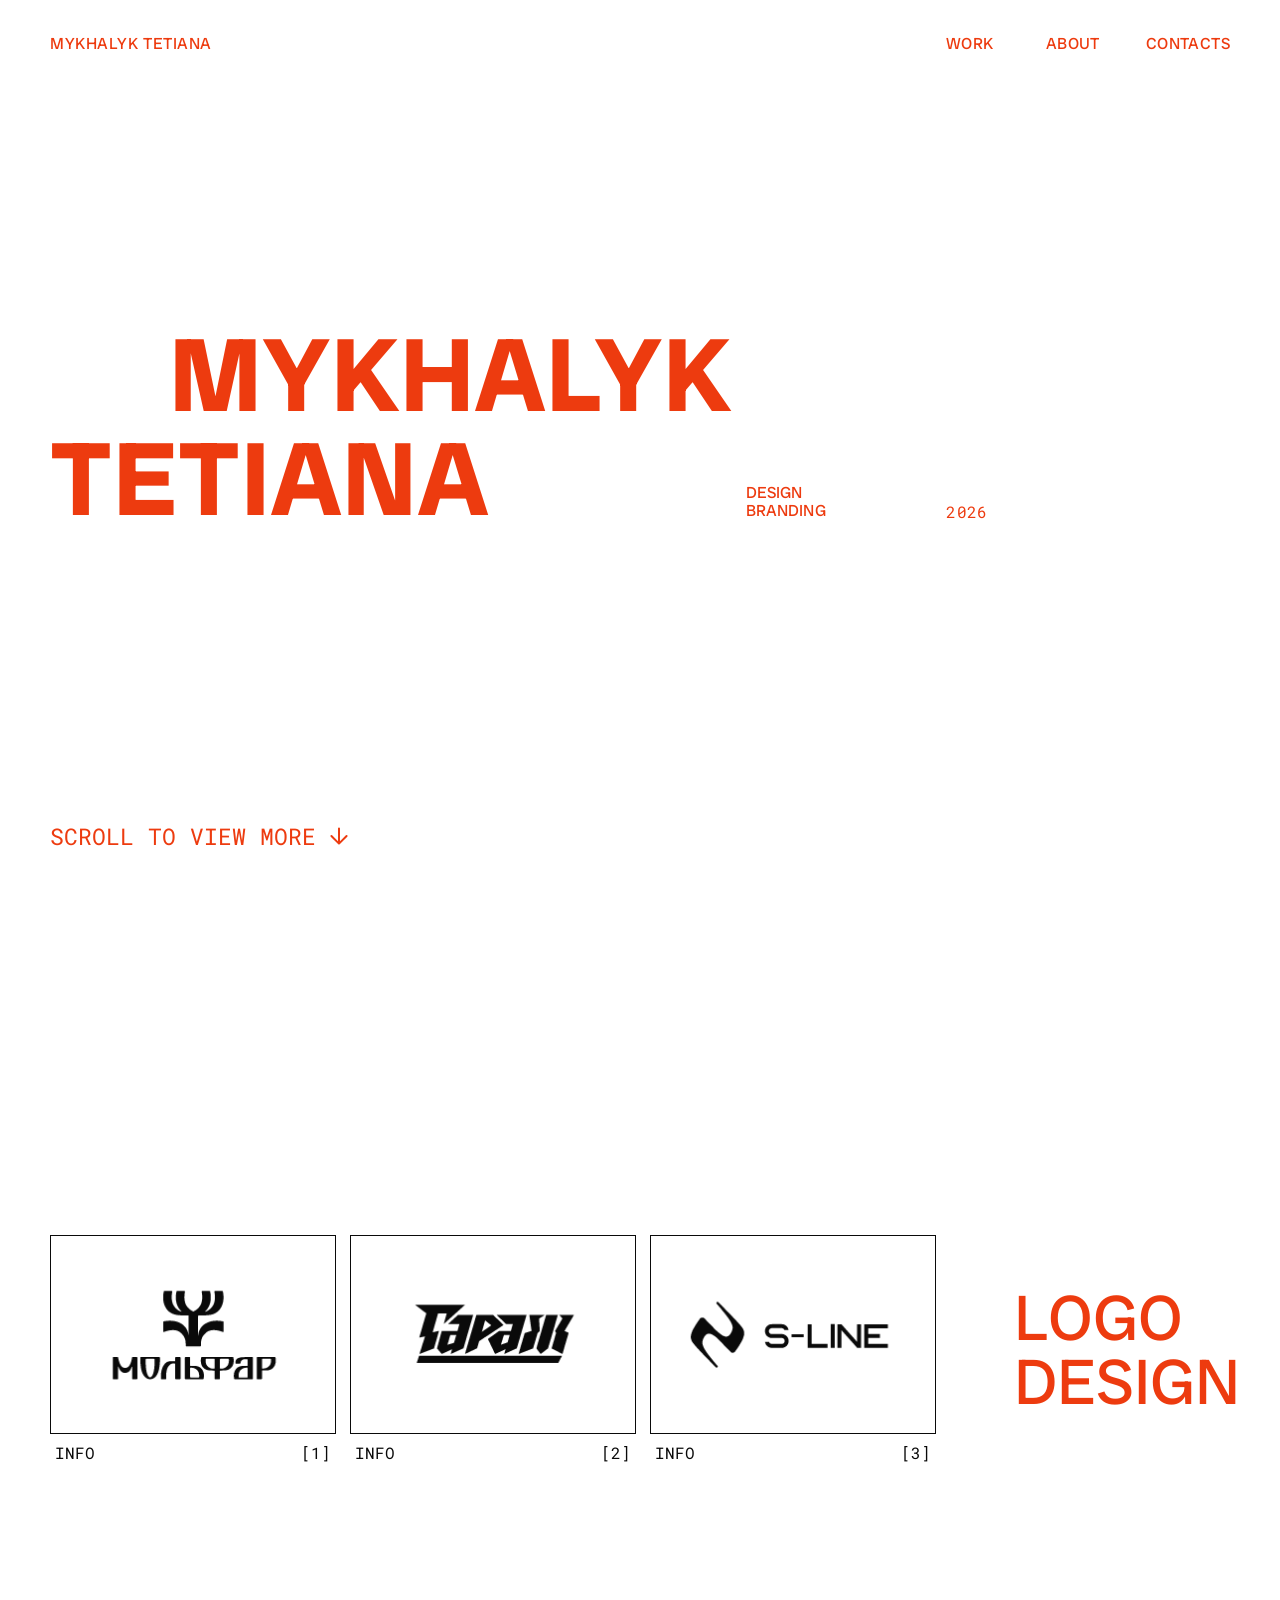
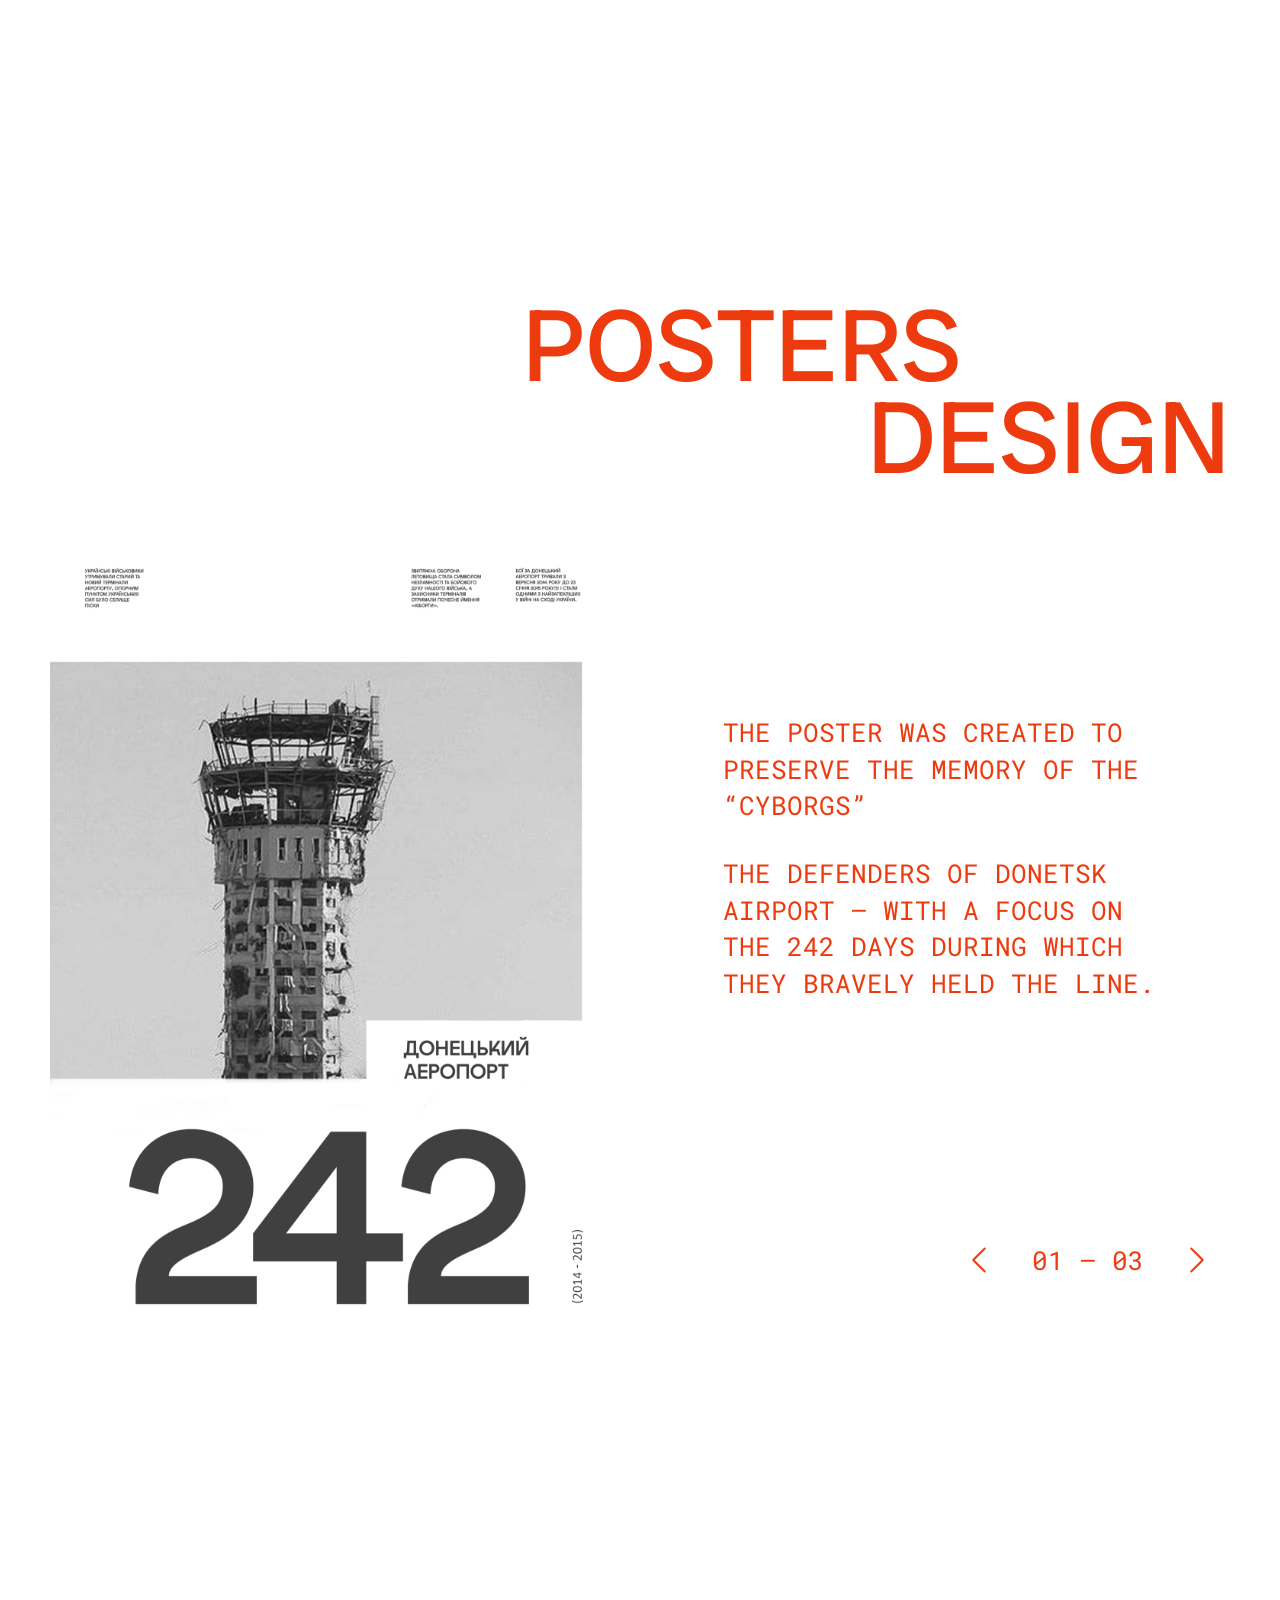
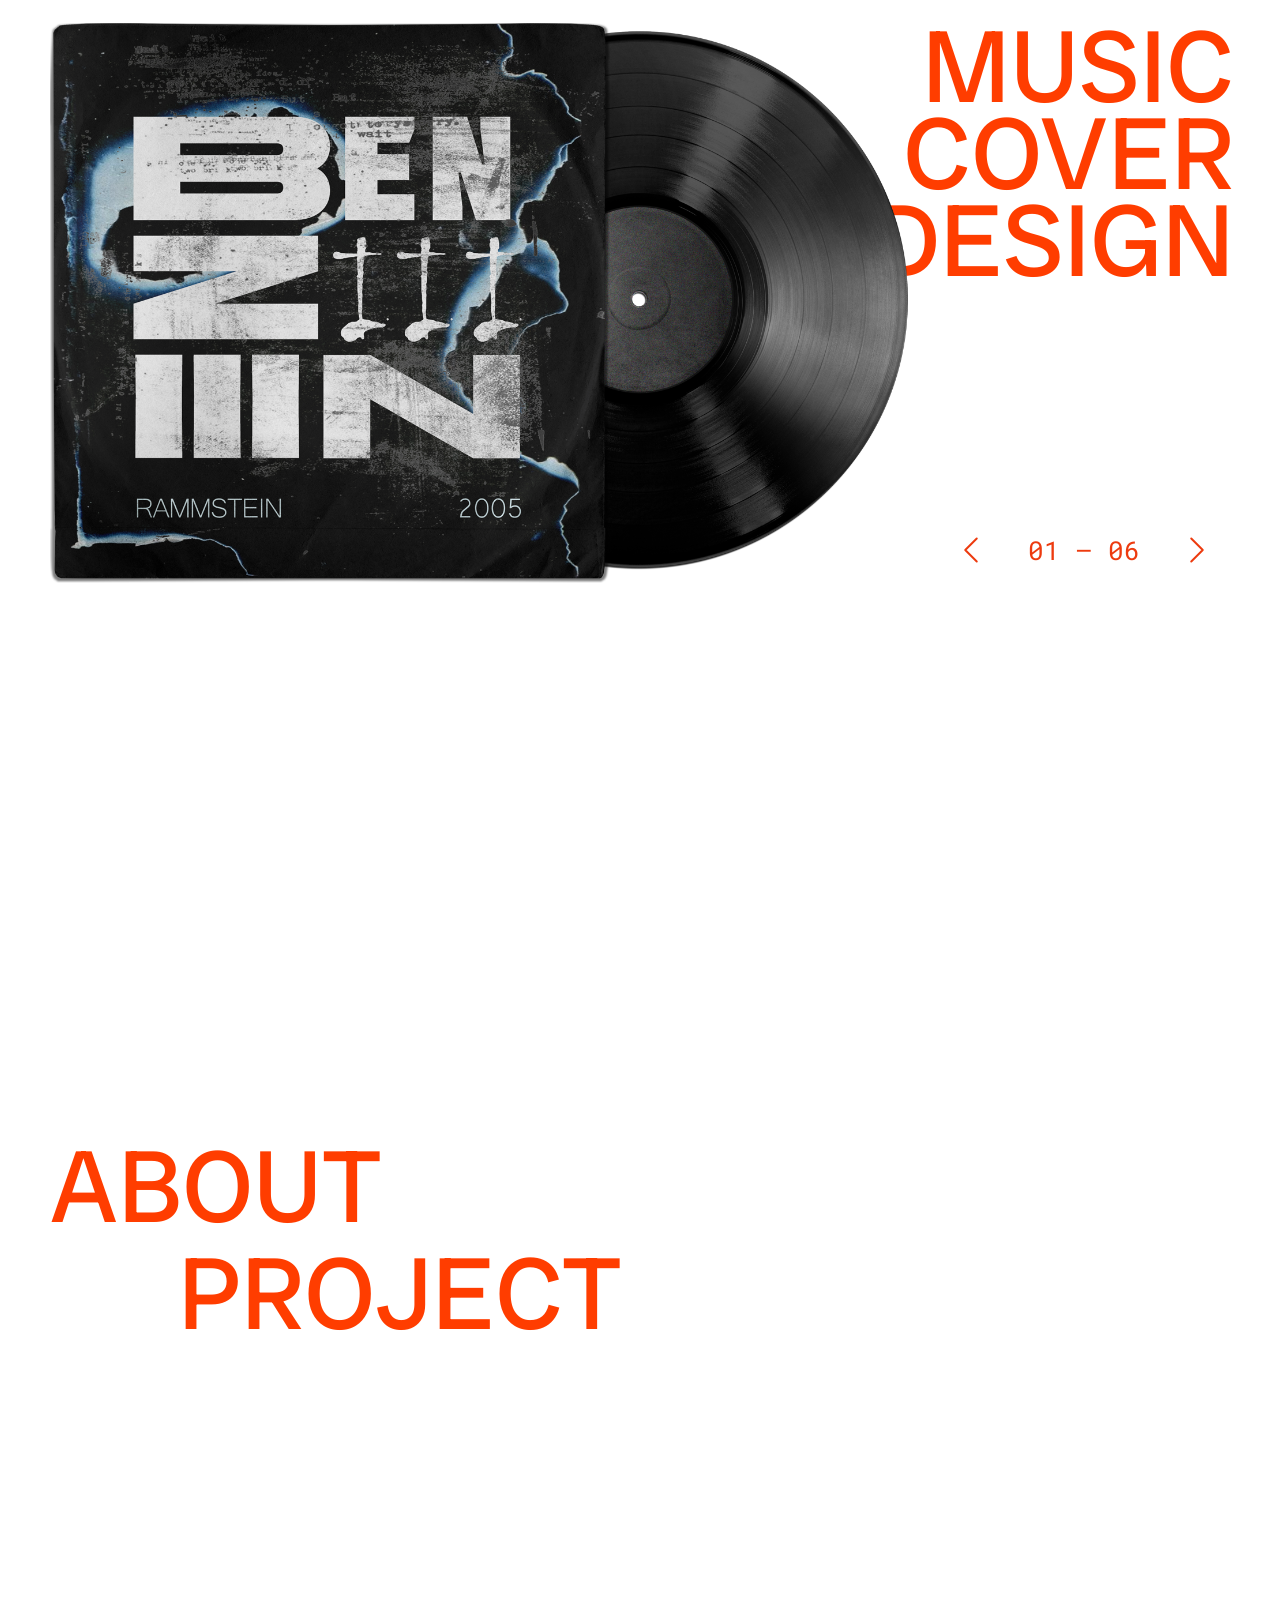
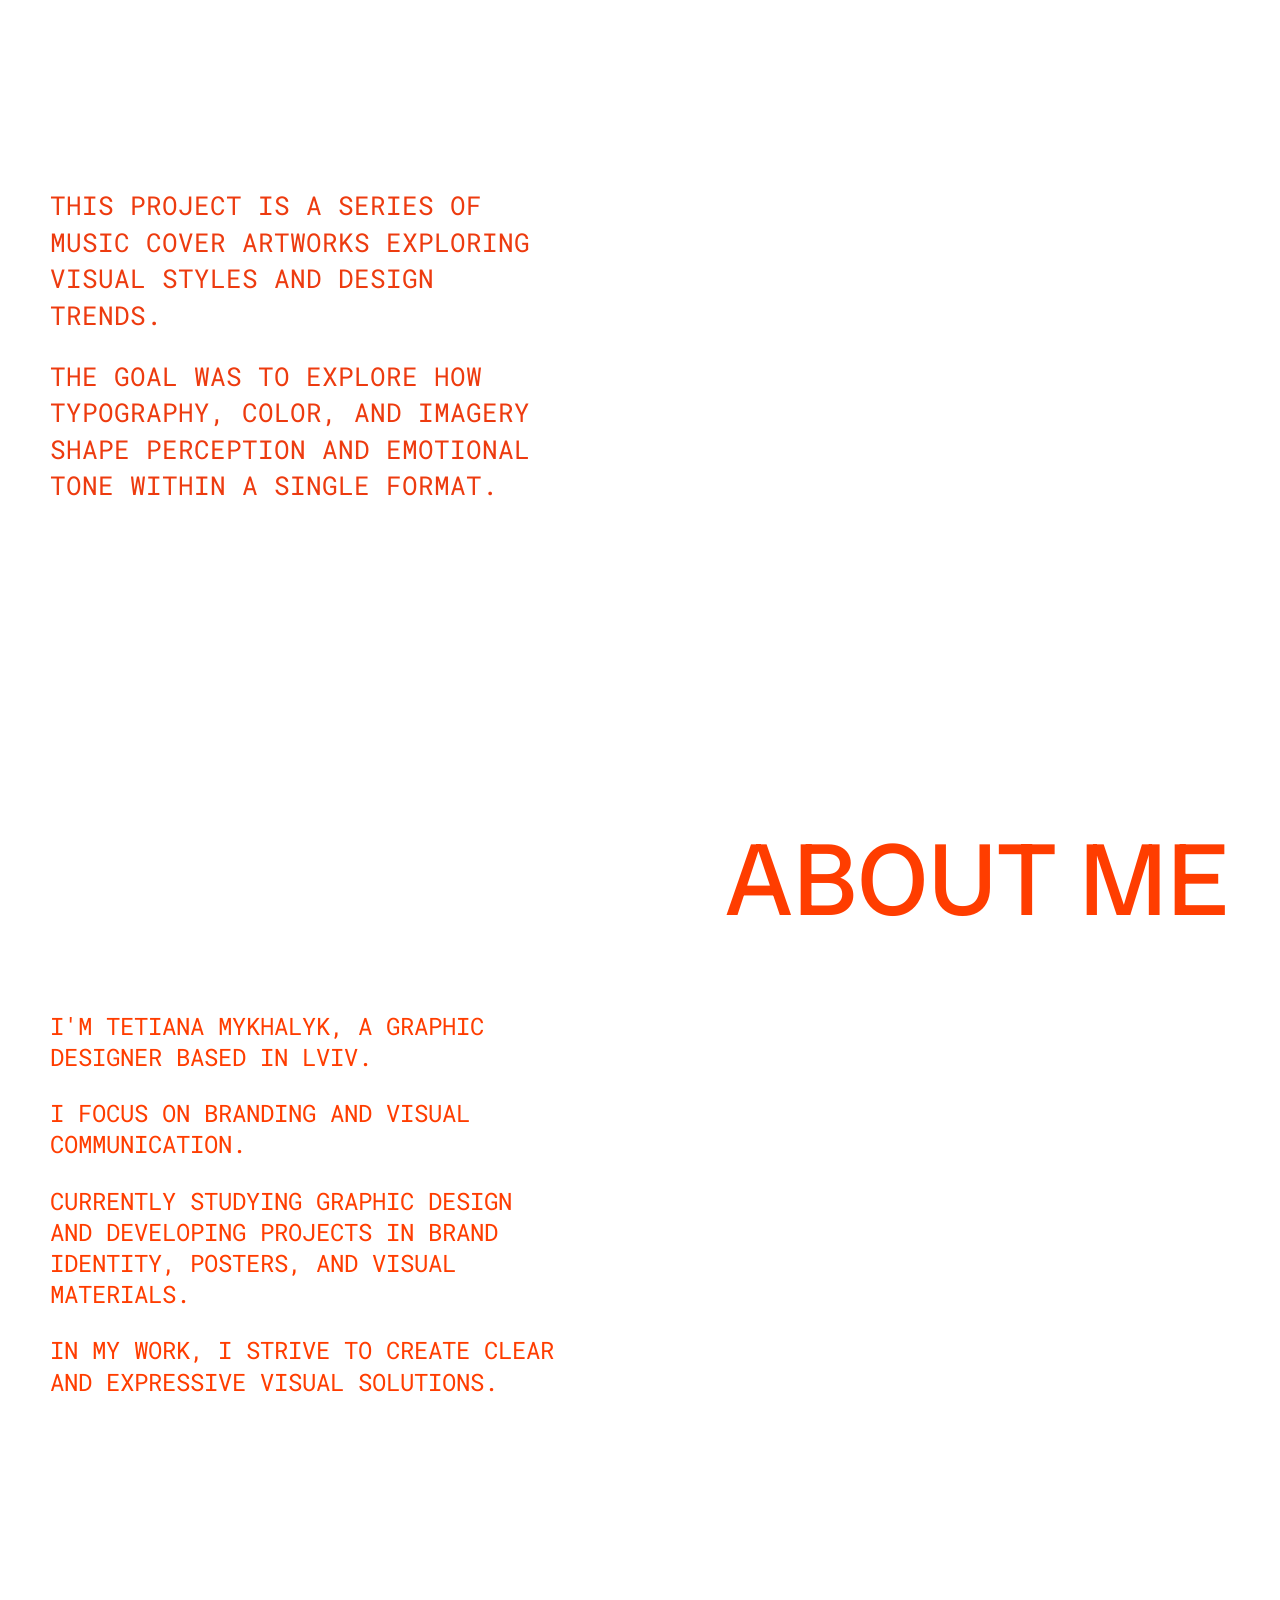
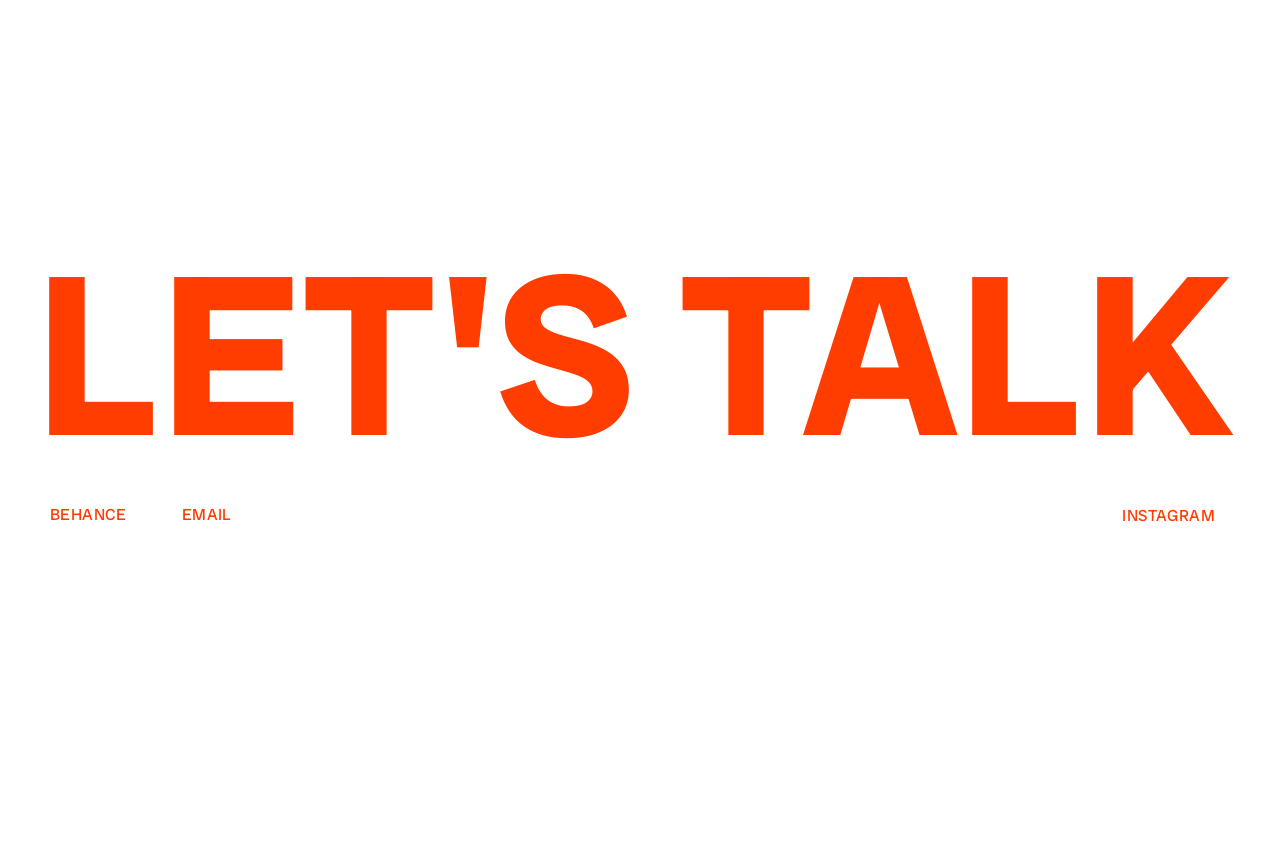
==== commit 7501f058: "Зробила іншу анімацію для блоку з логотипами, зробила однаковий розмір постерів щоб текст не скакав" ====
--- a/index.html
+++ b/index.html
@@ -115,7 +115,8 @@
                 <div class="card">
 
                     <div class="card-image">
-                        <img src="img/Logo_molfar_img.svg" alt="Molfar Logo">
+                        <img src="img/molfar_transparent.png" alt="Molfar Logo" class="primary-img">
+                        <img src="img/molfar_orange.png" alt="Molfar Hover" class="secondary-img">
                     </div>
                     <div class="card-info text-small">
 
@@ -138,7 +139,8 @@
                 <div class="card">
 
                     <div class="card-image">
-                        <img src="img/Logo_garage_img.svg" alt="Garaj Logo">
+                        <img src="img/garage_transparent.png" alt="Garaj Logo" class="primary-img">
+                        <img src="img/garage_orange.png" alt="Molfar Hover" class="secondary-img">
                     </div>
                     <div class="card-info text-small">
 
@@ -160,7 +162,8 @@
                 <div class="card">
 
                     <div class="card-image">
-                        <img src="img/Logo_s-line_img.svg" alt="S-Line Logo">
+                        <img src="img/s-line_transparent.png" alt="S-Line Logo" class="primary-img">
+                        <img src="img/s-line_orange.png" alt="Molfar Hover" class="secondary-img">
                     </div>
                     <div class="card-info text-small">
 
@@ -251,6 +254,7 @@
             </div>
         </div>
     </section>
+    
     <section id="s4">
         <div class="inside">
             <div class="covers-title-wrapper">
--- a/css/s2.css
+++ b/css/s2.css
@@ -54,12 +54,6 @@
     transform: scale(1);
 }
 
-/* Коли ми наводимо на .card, зображення всередині збільшується */
-.card:hover .card-image img {
-    /* Збільшуємо масштаб зображення на 1.1 (це +10%) */
-    /* Можеш підібрати своє значення, наприклад 1.05 або 1.15 */
-    transform: scale(1.15); 
-}
 
 /* Інфо під карткою */
 .card-info {
@@ -195,4 +189,71 @@
 .info-trigger:hover .info-details {
     max-height: 150px; /* Достатня висота, щоб вмістити всі пункти */
     opacity: 1;        /* Робимо видимим */
+}
+
+/* --- СТИЛІ ДЛЯ ЗМІНИ КАРТИНКИ ПРИ НАВЕДЕННІ --- */
+
+/* 1. Початковий стан обох картинок */
+.card-image img {
+    position: absolute; /* Накладаємо картинки одну на одну */
+    top: 50%;
+    left: 50%;
+    transform: translate(-50%, -50%); /* Центруємо absolute елемент */
+    max-width: 100%;
+    height: auto;
+    
+    /* Додаємо плавність для обох ефектів (opacity та transform) */
+    transition: opacity 0.5s ease;
+    
+    /* Обв'язково для абсолютно запозиційованих img, щоб flex не заважав */
+    flex-shrink: 0; 
+}
+
+/* Налаштування для .card-image, щоб absolute працював коректно */
+.card-image {
+    position: relative; /* Робимо якір для absolute картинок */
+    width: 286px;
+    height: 199px;
+    border: 1px solid var(--txt-color-02);
+    display: flex; /* flex залишаємо для фонового центрування */
+    align-items: center;
+    justify-content: center;
+    overflow: hidden; /* Ховаємо те, що виходить за межі рамки */
+    background-color: transparent;
+}
+
+
+/* 2. Початковий стан кожної картинки окремо */
+
+/* Основна картинка: видима і нормального масштабу */
+.card-image .primary-img {
+    opacity: 1;
+    transform: translate(-50%, -50%);
+    z-index: 2; /* Вище за z-index кольорової */
+}
+
+/* Друга картинка (при наведенні): прихована, прозора і трохи збільшена */
+.card-image .secondary-img {
+    opacity: 0;
+    /* translate для центрування, scale для анімації наближення */
+    transform: translate(-50%, -50%); 
+    z-index: 1; /* Нижче за z-index основної */
+}
+
+
+/* 3. Логіка при наведенні НА КАРТКУ (.card) */
+
+/* Коли наводимо на .card, основна картинка стає прозорою */
+.card:hover .card-image .primary-img {
+    opacity: 0;
+    /* Також можна додати scale(0.9) щоб вона трохи "віддалялася" */
+    transform: translate(-50%, -50%);
+}
+
+/* Коли наводимо на .card, друга картинка стає видимою і повертається до нормального масштабу */
+.card:hover .card-image .secondary-img {
+    opacity: 1;
+    /* scale(1) - це кінцевий розмір картинки при ховері */
+    transform: translate(-50%, -50%); 
+    z-index: 3; /* Піднімаємо її поверх основної */
 }
--- a/css/slider.css
+++ b/css/slider.css
@@ -92,7 +92,7 @@
 
 /* ТЕКСТ */
 .slide-content {
-    margin-left: 5vw;
+    margin-left: 7.9vw;
     max-width: 457px;
     flex-shrink: 0;
     display: flex;
